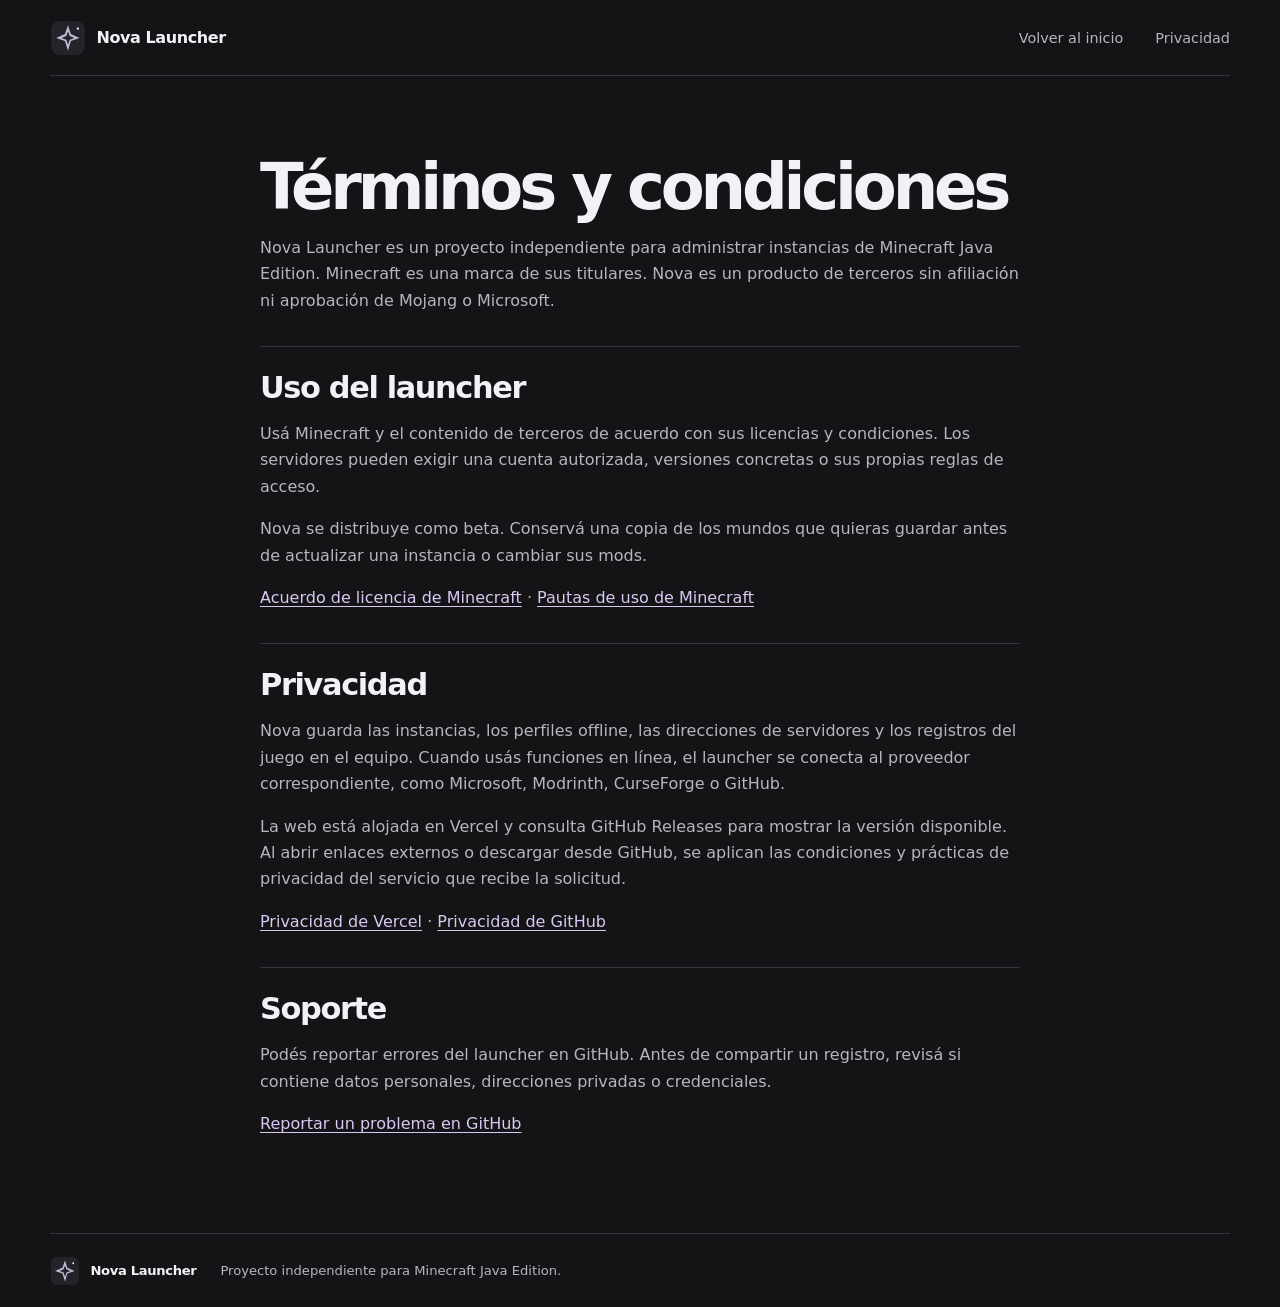
==== docs/terminos.html @ b6126007 "Show Nova 0.9.8 and direct server launch on the website" ====
<!doctype html>
<html lang="es">
<head>
  <meta charset="utf-8">
  <meta name="viewport" content="width=device-width, initial-scale=1">
  <meta name="description" content="Términos de uso, privacidad y soporte de Nova Launcher.">
  <meta name="theme-color" content="#141416">
  <link rel="icon" type="image/svg+xml" href="assets/nova.svg">
  <link rel="stylesheet" href="estilos.css">
  <title>Términos y privacidad · Nova Launcher</title>
</head>
<body>
  <a class="skip" href="#contenido">Ir al contenido</a>
  <header class="bar wrap">
    <a class="brand" href="./"><img src="assets/nova.svg" width="36" height="36" alt=""> Nova Launcher</a>
    <nav aria-label="Navegación"><a href="./">Volver al inicio</a><a href="#privacidad">Privacidad</a></nav>
  </header>
  <main class="wrap legal" id="contenido">
    <h1>Términos y condiciones</h1>
    <p>Nova Launcher es un proyecto independiente para administrar instancias de Minecraft Java Edition. Minecraft es una marca de sus titulares. Nova es un producto de terceros sin afiliación ni aprobación de Mojang o Microsoft.</p>

    <section aria-labelledby="uso">
      <h2 id="uso">Uso del launcher</h2>
      <p>Usá Minecraft y el contenido de terceros de acuerdo con sus licencias y condiciones. Los servidores pueden exigir una cuenta autorizada, versiones concretas o sus propias reglas de acceso.</p>
      <p>Nova se distribuye como beta. Conservá una copia de los mundos que quieras guardar antes de actualizar una instancia o cambiar sus mods.</p>
      <p><a href="https://www.minecraft.net/en-us/eula">Acuerdo de licencia de Minecraft</a> · <a href="https://www.minecraft.net/en-us/usage-guidelines">Pautas de uso de Minecraft</a></p>
    </section>

    <section aria-labelledby="privacidad">
      <h2 id="privacidad">Privacidad</h2>
      <p>Nova guarda las instancias, los perfiles offline, las direcciones de servidores y los registros del juego en el equipo. Cuando usás funciones en línea, el launcher se conecta al proveedor correspondiente, como Microsoft, Modrinth, CurseForge o GitHub.</p>
      <p>La web está alojada en Vercel y consulta GitHub Releases para mostrar la versión disponible. Al abrir enlaces externos o descargar desde GitHub, se aplican las condiciones y prácticas de privacidad del servicio que recibe la solicitud.</p>
      <p><a href="https://vercel.com/legal/privacy-policy">Privacidad de Vercel</a> · <a href="https://docs.github.com/en/site-policy/privacy-policies/github-general-privacy-statement">Privacidad de GitHub</a></p>
    </section>

    <section aria-labelledby="soporte">
      <h2 id="soporte">Soporte</h2>
      <p>Podés reportar errores del launcher en GitHub. Antes de compartir un registro, revisá si contiene datos personales, direcciones privadas o credenciales.</p>
      <p><a href="https://github.com/wegfopjeawfgn/nova-launcher/issues">Reportar un problema en GitHub</a></p>
    </section>
  </main>
  <footer class="wrap footer">
    <a class="brand" href="./"><img src="assets/nova.svg" width="30" height="30" alt=""> Nova Launcher</a>
    <p>Proyecto independiente para Minecraft Java Edition.</p>
  </footer>
</body>
</html>
---- docs/estilos.css ----
:root {
  color-scheme: dark;
  --bg: #141416;
  --surface: #1b1b1f;
  --line: #35343a;
  --text: #f4f1f6;
  --muted: #b8b4c1;
  --accent: #d9c8f2;
  font-family: system-ui, sans-serif;
  background: var(--bg);
  color: var(--text);
}
*, *::before, *::after { box-sizing: border-box; }
body { margin: 0; }
a { color: inherit; text-decoration: none; }
a:focus-visible { outline: 2px solid var(--accent); outline-offset: 4px; }
img { display: block; max-width: 100%; }
.wrap { width: min(100% - 3rem, 1180px); margin-inline: auto; }
.skip { position: absolute; top: 1rem; left: 1rem; padding: .7rem 1rem; background: var(--surface); transform: translateY(-180%); }
.skip:focus { transform: none; z-index: 3; }
.bar { display: flex; align-items: center; justify-content: space-between; min-height: 76px; border-bottom: 1px solid var(--line); gap: 1rem; }
.brand { display: inline-flex; align-items: center; gap: .65rem; font-weight: 720; letter-spacing: -.025em; white-space: nowrap; }
nav { display: flex; gap: clamp(1rem, 3vw, 2rem); font-size: .9rem; }
nav a, .footer > a:last-child { color: var(--muted); }
nav a:hover, .footer a:hover { color: var(--text); }
.hero { display: grid; grid-template-columns: .8fr 1.2fr; align-items: center; gap: clamp(1.5rem, 5vw, 4.75rem); padding-block: clamp(3rem, 8vw, 7rem); }
.version { margin: 0 0 1.2rem; color: var(--accent); font-size: .87rem; font-weight: 650; }
.version span { display: inline-block; width: .43rem; height: .43rem; margin-right: .4rem; border-radius: 50%; background: currentColor; vertical-align: .13em; }
h1, h2, h3 { margin: 0; text-wrap: balance; }
h1 { font-size: clamp(2.8rem, 6vw, 5.4rem); line-height: .98; letter-spacing: -.065em; }
.intro { margin: 1.4rem 0 1.7rem; max-width: 33ch; color: var(--muted); font-size: clamp(1rem, 1.5vw, 1.17rem); line-height: 1.65; }
.actions { display: flex; flex-wrap: wrap; gap: .65rem; }
.actions a { display: inline-flex; align-items: center; justify-content: center; min-height: 48px; gap: .55rem; padding: .7rem 1rem; border-radius: 8px; font-weight: 650; font-size: .9rem; }
.primary { color: #21182b; background: var(--accent); }
.primary:hover { background: #ece2fa; }
.secondary { border: 1px solid var(--line); }
.secondary:hover { background: var(--surface); }
.download-meta { color: var(--muted); font-size: .8rem; margin-top: 1rem; }
.download-meta a { margin-left: .55rem; text-decoration: underline; text-underline-offset: 3px; }
.preview { margin: 0; min-width: 0; }
.preview img { width: 100%; height: auto; border-radius: 12px; border: 1px solid #45404c; box-shadow: 0 20px 55px #0005; }
.preview figcaption { color: var(--muted); margin-top: .75rem; font-size: .8rem; }
.section { padding-block: clamp(2rem, 5vw, 4rem); border-top: 1px solid var(--line); }
h2 { font-size: clamp(1.65rem, 3vw, 2.55rem); line-height: 1.12; letter-spacing: -.045em; }
.feature-grid { display: grid; grid-template-columns: repeat(3, 1fr); gap: 1.5rem; margin-top: 1.75rem; }
article { border-top: 1px solid var(--line); padding: 1.15rem 0 0; }
article h3 { font-size: 1.13rem; margin-top: .7rem; }
article p, .install p, .footer p { color: var(--muted); line-height: 1.65; margin: .55rem 0 0; }
svg { width: 1.35rem; height: 1.35rem; fill: none; stroke: currentColor; stroke-width: 1.65; stroke-linecap: round; stroke-linejoin: round; flex: none; }
article svg { color: var(--accent); }
.install { display: grid; grid-template-columns: .85fr 1.15fr; gap: 1.75rem; }
.terminal { min-width: 0; padding: 1rem; background: var(--surface); border: 1px solid var(--line); border-radius: 10px; }
.terminal > span { color: var(--muted); font-size: .8rem; }
.terminal pre { margin: .75rem 0; overflow: auto; color: var(--accent); font-size: .85rem; }
.terminal p { font-size: .82rem; }
.footer { display: flex; flex-wrap: wrap; align-items: center; gap: .8rem 1.5rem; border-top: 1px solid var(--line); padding-block: 1.35rem; font-size: .82rem; }
.footer p { margin: 0; flex: 1 1 22rem; }
@media (max-width: 850px) {
  .hero { grid-template-columns: 1fr; }
  .preview { max-width: 700px; }
}
@media (max-width: 620px) {
  .wrap { width: calc(100% - 2rem); }
  .bar { flex-wrap: wrap; padding-block: .8rem; gap: .75rem; }
  nav { flex-wrap: wrap; }
  .feature-grid, .install { grid-template-columns: 1fr; }
  .hero { padding-block: 2.75rem; }
}

.terminal > span { display: block; }
.terminal button {
  background: transparent; color: inherit; border: 1px solid var(--line);
  border-radius: 6px; padding: .5rem .7rem; margin-bottom: .75rem;
  font: inherit; font-size: .82rem; cursor: pointer;
}
.terminal button:hover, .terminal button:focus-visible { border-color: var(--accent); }
#copy-status:empty { display: none; }

.platform-note { color: var(--muted); font-size: .83rem; margin: 1.2rem 0 0; }
.platform-note strong { color: var(--text); }
.server-feature { align-items: center; }
.server-copy { max-width: 40ch; }
.release-note { color: var(--accent); font-size: .85rem; font-weight: 650; margin: 0 0 .7rem; }
.server-copy > p:not(.release-note) { color: var(--muted); line-height: 1.65; }
.legal { max-width: 760px; padding-block: clamp(2.5rem, 7vw, 5rem); }
.legal h1 { font-size: clamp(2.35rem, 5vw, 4rem); }
.legal section { margin-top: 2rem; padding-top: 1.5rem; border-top: 1px solid var(--line); }
.legal h2 { font-size: clamp(1.4rem, 3vw, 1.9rem); }
.legal p { color: var(--muted); line-height: 1.65; }
.legal p a { color: var(--accent); text-decoration: underline; text-underline-offset: .2em; }
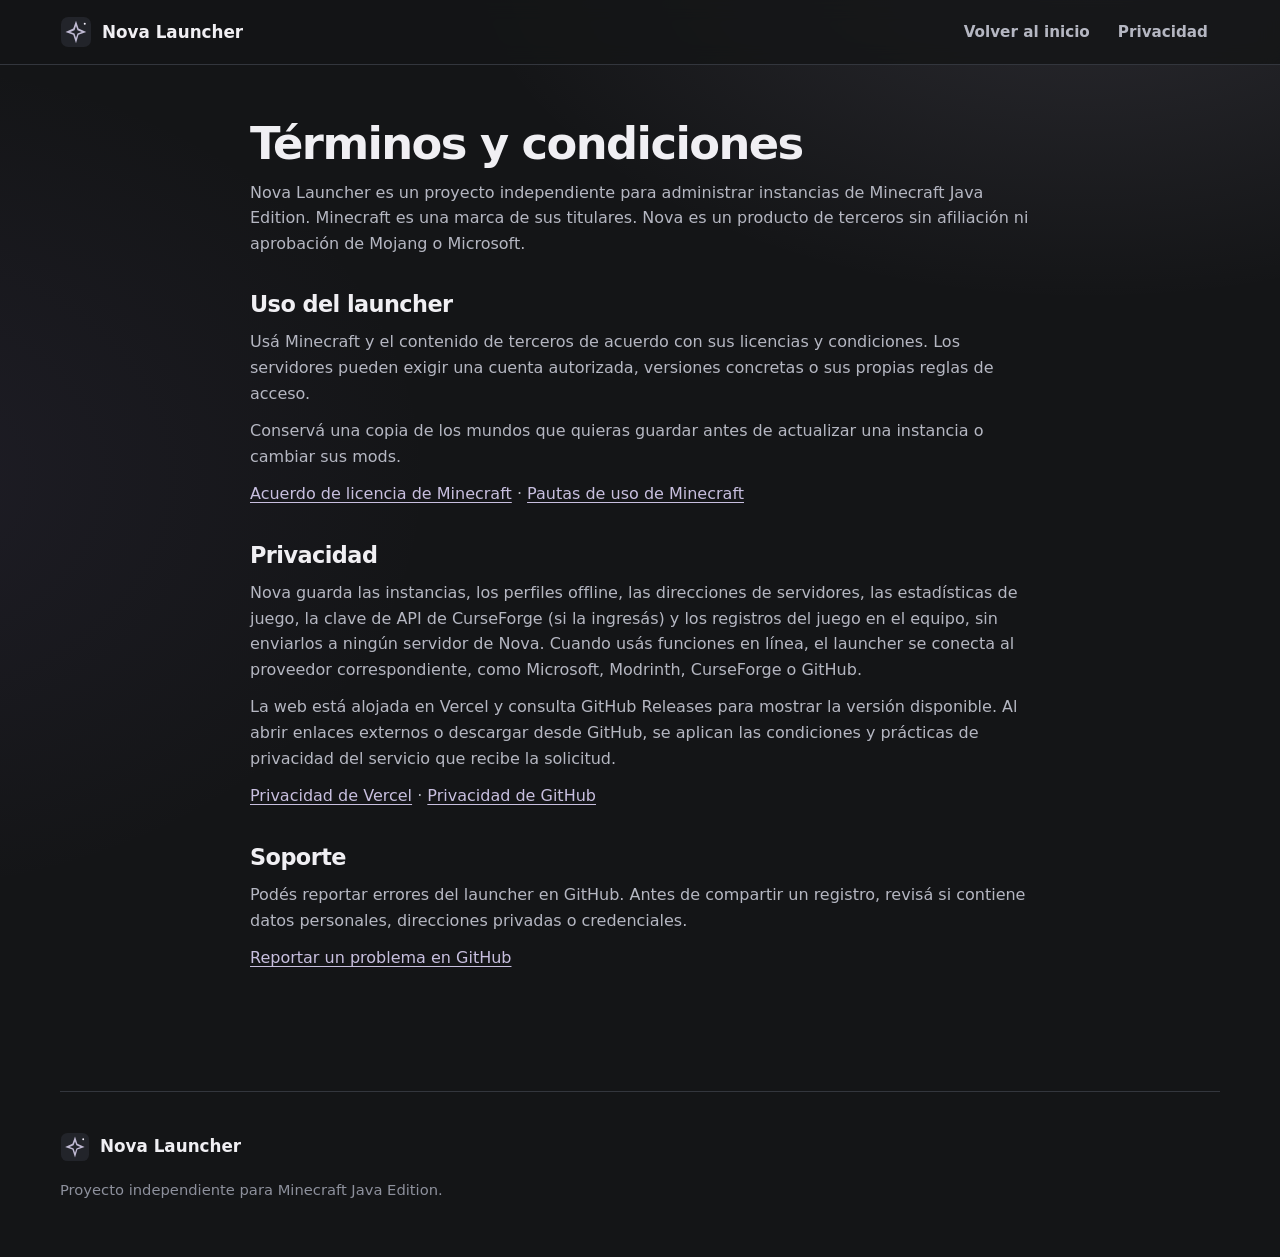
==== commit fc177e39: "Redesign the website with the new Nova look, real screenshots, FAQ and SEO metadata Co-Authored-By: " ====
--- a/docs/terminos.html
+++ b/docs/terminos.html
@@ -11,9 +11,11 @@
 </head>
 <body>
   <a class="skip" href="#contenido">Ir al contenido</a>
-  <header class="bar wrap">
-    <a class="brand" href="./"><img src="assets/nova.svg" width="36" height="36" alt=""> Nova Launcher</a>
-    <nav aria-label="Navegación"><a href="./">Volver al inicio</a><a href="#privacidad">Privacidad</a></nav>
+  <header class="bar">
+    <div class="wrap bar-in">
+      <a class="brand" href="./"><img src="assets/nova.svg" width="32" height="32" alt=""> Nova Launcher</a>
+      <nav aria-label="Navegación"><a href="./">Volver al inicio</a><a href="#privacidad">Privacidad</a></nav>
+    </div>
   </header>
   <main class="wrap legal" id="contenido">
     <h1>Términos y condiciones</h1>
@@ -22,13 +24,13 @@
     <section aria-labelledby="uso">
       <h2 id="uso">Uso del launcher</h2>
       <p>Usá Minecraft y el contenido de terceros de acuerdo con sus licencias y condiciones. Los servidores pueden exigir una cuenta autorizada, versiones concretas o sus propias reglas de acceso.</p>
-      <p>Nova se distribuye como beta. Conservá una copia de los mundos que quieras guardar antes de actualizar una instancia o cambiar sus mods.</p>
+      <p>Conservá una copia de los mundos que quieras guardar antes de actualizar una instancia o cambiar sus mods.</p>
       <p><a href="https://www.minecraft.net/en-us/eula">Acuerdo de licencia de Minecraft</a> · <a href="https://www.minecraft.net/en-us/usage-guidelines">Pautas de uso de Minecraft</a></p>
     </section>
 
     <section aria-labelledby="privacidad">
       <h2 id="privacidad">Privacidad</h2>
-      <p>Nova guarda las instancias, los perfiles offline, las direcciones de servidores y los registros del juego en el equipo. Cuando usás funciones en línea, el launcher se conecta al proveedor correspondiente, como Microsoft, Modrinth, CurseForge o GitHub.</p>
+      <p>Nova guarda las instancias, los perfiles offline, las direcciones de servidores, las estadísticas de juego, la clave de API de CurseForge (si la ingresás) y los registros del juego en el equipo, sin enviarlos a ningún servidor de Nova. Cuando usás funciones en línea, el launcher se conecta al proveedor correspondiente, como Microsoft, Modrinth, CurseForge o GitHub.</p>
       <p>La web está alojada en Vercel y consulta GitHub Releases para mostrar la versión disponible. Al abrir enlaces externos o descargar desde GitHub, se aplican las condiciones y prácticas de privacidad del servicio que recibe la solicitud.</p>
       <p><a href="https://vercel.com/legal/privacy-policy">Privacidad de Vercel</a> · <a href="https://docs.github.com/en/site-policy/privacy-policies/github-general-privacy-statement">Privacidad de GitHub</a></p>
     </section>
--- a/docs/estilos.css
+++ b/docs/estilos.css
@@ -1,90 +1,155 @@
+/* Nova Launcher · sitio. Misma paleta que la aplicación: grafito con acento lavanda. */
 :root {
-  color-scheme: dark;
-  --bg: #141416;
-  --surface: #1b1b1f;
-  --line: #35343a;
-  --text: #f4f1f6;
-  --muted: #b8b4c1;
-  --accent: #d9c8f2;
-  font-family: system-ui, sans-serif;
-  background: var(--bg);
-  color: var(--text);
+  --canvas: #141517; --surface: #1c1e22; --raised: #222429; --control: #25272c;
+  --border: #33363d; --border2: #454851; --text: #f0eff3; --muted: #b5b7c2; --dim: #8d909c;
+  --accent: #c8bfdf; --accent-hover: #d9d2ea; --accent-dim: #2e2a39; --accent-line: #51485f;
+  --ease: cubic-bezier(0.23, 1, 0.32, 1);
+  --radius: 14px;
 }
-*, *::before, *::after { box-sizing: border-box; }
-body { margin: 0; }
-a { color: inherit; text-decoration: none; }
-a:focus-visible { outline: 2px solid var(--accent); outline-offset: 4px; }
-img { display: block; max-width: 100%; }
-.wrap { width: min(100% - 3rem, 1180px); margin-inline: auto; }
-.skip { position: absolute; top: 1rem; left: 1rem; padding: .7rem 1rem; background: var(--surface); transform: translateY(-180%); }
-.skip:focus { transform: none; z-index: 3; }
-.bar { display: flex; align-items: center; justify-content: space-between; min-height: 76px; border-bottom: 1px solid var(--line); gap: 1rem; }
-.brand { display: inline-flex; align-items: center; gap: .65rem; font-weight: 720; letter-spacing: -.025em; white-space: nowrap; }
-nav { display: flex; gap: clamp(1rem, 3vw, 2rem); font-size: .9rem; }
-nav a, .footer > a:last-child { color: var(--muted); }
-nav a:hover, .footer a:hover { color: var(--text); }
-.hero { display: grid; grid-template-columns: .8fr 1.2fr; align-items: center; gap: clamp(1.5rem, 5vw, 4.75rem); padding-block: clamp(3rem, 8vw, 7rem); }
-.version { margin: 0 0 1.2rem; color: var(--accent); font-size: .87rem; font-weight: 650; }
-.version span { display: inline-block; width: .43rem; height: .43rem; margin-right: .4rem; border-radius: 50%; background: currentColor; vertical-align: .13em; }
-h1, h2, h3 { margin: 0; text-wrap: balance; }
-h1 { font-size: clamp(2.8rem, 6vw, 5.4rem); line-height: .98; letter-spacing: -.065em; }
-.intro { margin: 1.4rem 0 1.7rem; max-width: 33ch; color: var(--muted); font-size: clamp(1rem, 1.5vw, 1.17rem); line-height: 1.65; }
-.actions { display: flex; flex-wrap: wrap; gap: .65rem; }
-.actions a { display: inline-flex; align-items: center; justify-content: center; min-height: 48px; gap: .55rem; padding: .7rem 1rem; border-radius: 8px; font-weight: 650; font-size: .9rem; }
-.primary { color: #21182b; background: var(--accent); }
-.primary:hover { background: #ece2fa; }
-.secondary { border: 1px solid var(--line); }
-.secondary:hover { background: var(--surface); }
-.download-meta { color: var(--muted); font-size: .8rem; margin-top: 1rem; }
-.download-meta a { margin-left: .55rem; text-decoration: underline; text-underline-offset: 3px; }
-.preview { margin: 0; min-width: 0; }
-.preview img { width: 100%; height: auto; border-radius: 12px; border: 1px solid #45404c; box-shadow: 0 20px 55px #0005; }
-.preview figcaption { color: var(--muted); margin-top: .75rem; font-size: .8rem; }
-.section { padding-block: clamp(2rem, 5vw, 4rem); border-top: 1px solid var(--line); }
-h2 { font-size: clamp(1.65rem, 3vw, 2.55rem); line-height: 1.12; letter-spacing: -.045em; }
-.feature-grid { display: grid; grid-template-columns: repeat(3, 1fr); gap: 1.5rem; margin-top: 1.75rem; }
-article { border-top: 1px solid var(--line); padding: 1.15rem 0 0; }
-article h3 { font-size: 1.13rem; margin-top: .7rem; }
-article p, .install p, .footer p { color: var(--muted); line-height: 1.65; margin: .55rem 0 0; }
-svg { width: 1.35rem; height: 1.35rem; fill: none; stroke: currentColor; stroke-width: 1.65; stroke-linecap: round; stroke-linejoin: round; flex: none; }
-article svg { color: var(--accent); }
-.install { display: grid; grid-template-columns: .85fr 1.15fr; gap: 1.75rem; }
-.terminal { min-width: 0; padding: 1rem; background: var(--surface); border: 1px solid var(--line); border-radius: 10px; }
-.terminal > span { color: var(--muted); font-size: .8rem; }
-.terminal pre { margin: .75rem 0; overflow: auto; color: var(--accent); font-size: .85rem; }
-.terminal p { font-size: .82rem; }
-.footer { display: flex; flex-wrap: wrap; align-items: center; gap: .8rem 1.5rem; border-top: 1px solid var(--line); padding-block: 1.35rem; font-size: .82rem; }
-.footer p { margin: 0; flex: 1 1 22rem; }
-@media (max-width: 850px) {
-  .hero { grid-template-columns: 1fr; }
-  .preview { max-width: 700px; }
+* { box-sizing: border-box; margin: 0; padding: 0; }
+html { scroll-behavior: smooth; scroll-padding-top: 84px; }
+body {
+  background: var(--canvas); color: var(--text); line-height: 1.6;
+  font-family: "Inter", "Noto Sans", "Cantarell", system-ui, -apple-system, "Segoe UI", sans-serif;
+  background-image: radial-gradient(900px 520px at 85% -5%, rgba(200, 191, 223, 0.13), transparent 70%),
+                    radial-gradient(800px 600px at -10% 38%, rgba(120, 100, 170, 0.1), transparent 70%);
+  background-repeat: no-repeat;
+}
+img { max-width: 100%; height: auto; display: block; }
+a { color: var(--accent); text-underline-offset: 3px; }
+a:hover { color: var(--accent-hover); }
+:focus-visible { outline: 2px solid var(--accent); outline-offset: 3px; border-radius: 6px; }
+code { font-family: ui-monospace, "SFMono-Regular", Menlo, Consolas, monospace; font-size: 0.92em; color: var(--accent-hover); }
+.wrap { width: min(1160px, 100% - 40px); margin-inline: auto; }
+.skip { position: absolute; left: -999px; top: 8px; background: var(--accent); color: #1d1b26; padding: 8px 14px; border-radius: 8px; z-index: 20; }
+.skip:focus { left: 12px; }
+
+/* Barra */
+.bar { position: sticky; top: 0; z-index: 10; background: rgba(20, 21, 23, 0.82); backdrop-filter: blur(10px);
+       border-bottom: 1px solid var(--border); }
+.bar-in { display: flex; align-items: center; justify-content: space-between; gap: 16px; min-height: 64px; }
+.brand { display: inline-flex; align-items: center; gap: 10px; font-weight: 750; font-size: 1.05rem; color: var(--text); text-decoration: none; }
+.bar nav { display: flex; align-items: center; gap: 4px; flex-wrap: wrap; }
+.bar nav a { color: var(--muted); text-decoration: none; padding: 8px 12px; border-radius: 9px; font-weight: 600; font-size: 0.95rem;
+             transition: background-color 140ms ease-out, color 140ms ease-out; }
+.bar nav a:hover { background: var(--control); color: var(--text); }
+.bar nav a.nav-cta { border: 1px solid var(--border2); color: var(--text); margin-left: 6px; }
+
+/* Portada */
+.hero { display: grid; grid-template-columns: minmax(0, 0.9fr) minmax(0, 1.1fr); gap: 56px; align-items: center; padding: 76px 0 44px; }
+.badge { display: inline-flex; align-items: center; gap: 9px; padding: 5px 14px; border-radius: 999px; background: var(--accent-dim);
+         border: 1px solid var(--accent-line); color: var(--accent-hover); font-size: 0.88rem; font-weight: 600; }
+.badge span { width: 8px; height: 8px; border-radius: 50%; background: #a9d8b8; box-shadow: 0 0 0 4px rgba(169, 216, 184, 0.18); }
+h1 { margin-top: 22px; font-size: clamp(2.5rem, 5.4vw, 4.2rem); line-height: 1.04; letter-spacing: -0.035em; font-weight: 850; }
+h1 em { font-style: normal; color: var(--accent); }
+.intro { margin-top: 22px; color: var(--muted); font-size: 1.12rem; max-width: 34em; }
+.actions { margin-top: 30px; display: flex; flex-wrap: wrap; gap: 12px; align-items: center; }
+.windows-download[hidden] { display: none; }
+.btn { display: inline-flex; align-items: center; gap: 10px; padding: 13px 22px; border-radius: 12px; font-weight: 700; text-decoration: none;
+       color: var(--text); background: var(--control); border: 1px solid var(--border2);
+       transition: transform 160ms var(--ease), background-color 140ms ease-out, border-color 140ms ease-out, box-shadow 160ms ease-out; }
+.btn svg { width: 19px; height: 19px; stroke: currentColor; fill: none; stroke-width: 2; stroke-linecap: round; stroke-linejoin: round; }
+.btn:hover { background: #2e3138; color: var(--text); }
+.btn:active { transform: scale(0.97); }
+.btn.primary { background: linear-gradient(180deg, #d8d0ea, var(--accent)); color: #1d1b26; border-color: #b9aed3;
+               box-shadow: 0 10px 30px rgba(200, 191, 223, 0.22); }
+.btn.primary:hover { background: linear-gradient(180deg, #e4def2, var(--accent-hover)); color: #1d1b26; }
+.download-meta { margin-top: 16px; font-size: 0.9rem; color: var(--dim); }
+.download-meta a[hidden] { display: none; }
+
+/* Capturas */
+.shot { border: 1px solid var(--border2); border-radius: 18px; overflow: hidden; background: var(--surface);
+        box-shadow: 0 30px 80px rgba(0, 0, 0, 0.5), 0 0 0 1px rgba(200, 191, 223, 0.06); }
+.shot img { width: 100%; }
+.shot figcaption { padding: 10px 16px; font-size: 0.85rem; color: var(--dim); border-top: 1px solid var(--border); background: var(--surface); }
+.hero-shot { box-shadow: 0 40px 110px rgba(0, 0, 0, 0.55), 0 0 120px rgba(200, 191, 223, 0.12); }
+
+/* Resumen */
+.strip ul { list-style: none; display: grid; grid-template-columns: repeat(3, 1fr); gap: 0; border: 1px solid var(--border); border-radius: var(--radius);
+            background: var(--surface); overflow: hidden; }
+.strip li { padding: 20px 24px; display: flex; flex-direction: column; gap: 2px; }
+.strip li + li { border-left: 1px solid var(--border); }
+.strip b { font-size: 1rem; }
+.strip span { color: var(--muted); font-size: 0.92rem; }
+
+/* Secciones */
+.section { padding: 88px 0 12px; }
+.eyebrow { font-size: 0.8rem; letter-spacing: 0.14em; text-transform: uppercase; font-weight: 800; color: var(--accent); }
+h2 { margin-top: 8px; font-size: clamp(1.8rem, 3.4vw, 2.6rem); line-height: 1.12; letter-spacing: -0.025em; font-weight: 800; max-width: 22em; }
+h3 { font-size: 1.15rem; font-weight: 750; letter-spacing: -0.01em; }
+.feature-grid { margin-top: 36px; display: grid; grid-template-columns: repeat(3, 1fr); gap: 16px; }
+.feature-grid article { background: var(--surface); border: 1px solid var(--border); border-radius: var(--radius); padding: 24px;
+                        transition: border-color 180ms ease-out, transform 220ms var(--ease), background-color 180ms ease-out; }
+.feature-grid article:hover { border-color: var(--accent-line); background: var(--raised); transform: translateY(-2px); }
+.feature-grid svg { width: 28px; height: 28px; stroke: var(--accent); fill: none; stroke-width: 1.7; stroke-linecap: round; stroke-linejoin: round; margin-bottom: 14px; }
+.feature-grid p { margin-top: 8px; color: var(--muted); font-size: 0.96rem; }
+
+.showcase { margin-top: 40px; display: grid; gap: 64px; }
+.row { display: grid; grid-template-columns: minmax(0, 0.8fr) minmax(0, 1.2fr); gap: 48px; align-items: center; }
+.row.flip { grid-template-columns: minmax(0, 1.2fr) minmax(0, 0.8fr); }
+.row.flip .copy { order: 2; }
+.copy p { margin-top: 12px; color: var(--muted); }
+.copy strong { color: var(--text); }
+
+/* Instalación */
+.install { display: grid; grid-template-columns: minmax(0, 1fr) minmax(0, 1fr); gap: 40px; align-items: start; }
+.install h3 { margin-top: 24px; }
+.install p { margin-top: 8px; color: var(--muted); }
+.terminal { background: #0f1012; border: 1px solid var(--border2); border-radius: var(--radius); padding: 22px; display: grid; gap: 8px; }
+.terminal > span { font-size: 0.82rem; color: var(--dim); font-weight: 600; }
+.terminal pre { overflow-x: auto; padding: 12px 14px; background: var(--surface); border: 1px solid var(--border); border-radius: 10px; }
+.terminal pre code { color: #dadbe0; white-space: pre; }
+.terminal button { justify-self: start; margin-bottom: 8px; background: var(--control); color: var(--text); border: 1px solid var(--border2);
+                   border-radius: 9px; padding: 8px 14px; font: inherit; font-weight: 600; cursor: pointer; transition: background-color 140ms ease-out, transform 160ms var(--ease); }
+.terminal button:hover { background: #2e3138; }
+.terminal button:active { transform: scale(0.97); }
+.terminal button[hidden] { display: none; }
+.terminal p { font-size: 0.88rem; color: var(--dim); }
+#copy-status:empty { display: none; }
+
+/* Preguntas */
+.faq { max-width: 820px; }
+.faq details { margin-top: 12px; background: var(--surface); border: 1px solid var(--border); border-radius: 12px; padding: 0 20px; }
+.faq details[open] { border-color: var(--accent-line); }
+.faq summary { cursor: pointer; padding: 16px 0; font-weight: 700; list-style: none; display: flex; justify-content: space-between; gap: 16px; }
+.faq summary::-webkit-details-marker { display: none; }
+.faq summary::after { content: "+"; color: var(--accent); font-size: 1.3rem; line-height: 1; }
+.faq details[open] summary::after { content: "–"; }
+.faq details p { padding-bottom: 18px; color: var(--muted); }
+
+/* Pie */
+.footer { margin-top: 96px; padding: 40px 0 56px; border-top: 1px solid var(--border); display: grid; gap: 16px; color: var(--dim); font-size: 0.92rem; }
+.footer nav { display: flex; flex-wrap: wrap; gap: 8px 22px; }
+.footer nav a { color: var(--muted); text-decoration: none; }
+.footer nav a:hover { color: var(--text); text-decoration: underline; }
+
+/* Términos y privacidad */
+.legal { max-width: 780px; padding: 56px 0 24px; }
+.legal h1 { font-size: clamp(2rem, 4vw, 2.8rem); margin-top: 0; }
+.legal h2 { margin-top: 36px; font-size: 1.4rem; }
+.legal p { margin-top: 12px; color: var(--muted); }
+.legal ul { margin: 12px 0 0 22px; color: var(--muted); }
+
+/* Entrada al desplazarse: solo opacidad y posición; sin movimiento si se pide menos animación */
+.reveal { opacity: 0; transform: translateY(14px); transition: opacity 420ms var(--ease), transform 420ms var(--ease); }
+.reveal.visible { opacity: 1; transform: none; }
+.no-js .reveal { opacity: 1; transform: none; }
+
+@media (max-width: 920px) {
+  .hero, .row, .row.flip, .install { grid-template-columns: 1fr; }
+  .hero { padding-top: 48px; gap: 36px; }
+  .row.flip .copy { order: 0; }
+  .feature-grid { grid-template-columns: 1fr 1fr; }
+  .strip ul { grid-template-columns: 1fr; }
+  .strip li + li { border-left: 0; border-top: 1px solid var(--border); }
 }
 @media (max-width: 620px) {
-  .wrap { width: calc(100% - 2rem); }
-  .bar { flex-wrap: wrap; padding-block: .8rem; gap: .75rem; }
-  nav { flex-wrap: wrap; }
-  .feature-grid, .install { grid-template-columns: 1fr; }
-  .hero { padding-block: 2.75rem; }
+  .feature-grid { grid-template-columns: 1fr; }
+  .bar nav a:not(.nav-cta) { display: none; }
+  .section { padding-top: 64px; }
 }
-
-.terminal > span { display: block; }
-.terminal button {
-  background: transparent; color: inherit; border: 1px solid var(--line);
-  border-radius: 6px; padding: .5rem .7rem; margin-bottom: .75rem;
-  font: inherit; font-size: .82rem; cursor: pointer;
+@media (prefers-reduced-motion: reduce) {
+  html { scroll-behavior: auto; }
+  .reveal { opacity: 1; transform: none; transition: none; }
+  .btn, .feature-grid article, .terminal button { transition: none; }
 }
-.terminal button:hover, .terminal button:focus-visible { border-color: var(--accent); }
-#copy-status:empty { display: none; }
-
-.platform-note { color: var(--muted); font-size: .83rem; margin: 1.2rem 0 0; }
-.platform-note strong { color: var(--text); }
-.server-feature { align-items: center; }
-.server-copy { max-width: 40ch; }
-.release-note { color: var(--accent); font-size: .85rem; font-weight: 650; margin: 0 0 .7rem; }
-.server-copy > p:not(.release-note) { color: var(--muted); line-height: 1.65; }
-.legal { max-width: 760px; padding-block: clamp(2.5rem, 7vw, 5rem); }
-.legal h1 { font-size: clamp(2.35rem, 5vw, 4rem); }
-.legal section { margin-top: 2rem; padding-top: 1.5rem; border-top: 1px solid var(--line); }
-.legal h2 { font-size: clamp(1.4rem, 3vw, 1.9rem); }
-.legal p { color: var(--muted); line-height: 1.65; }
-.legal p a { color: var(--accent); text-decoration: underline; text-underline-offset: .2em; }
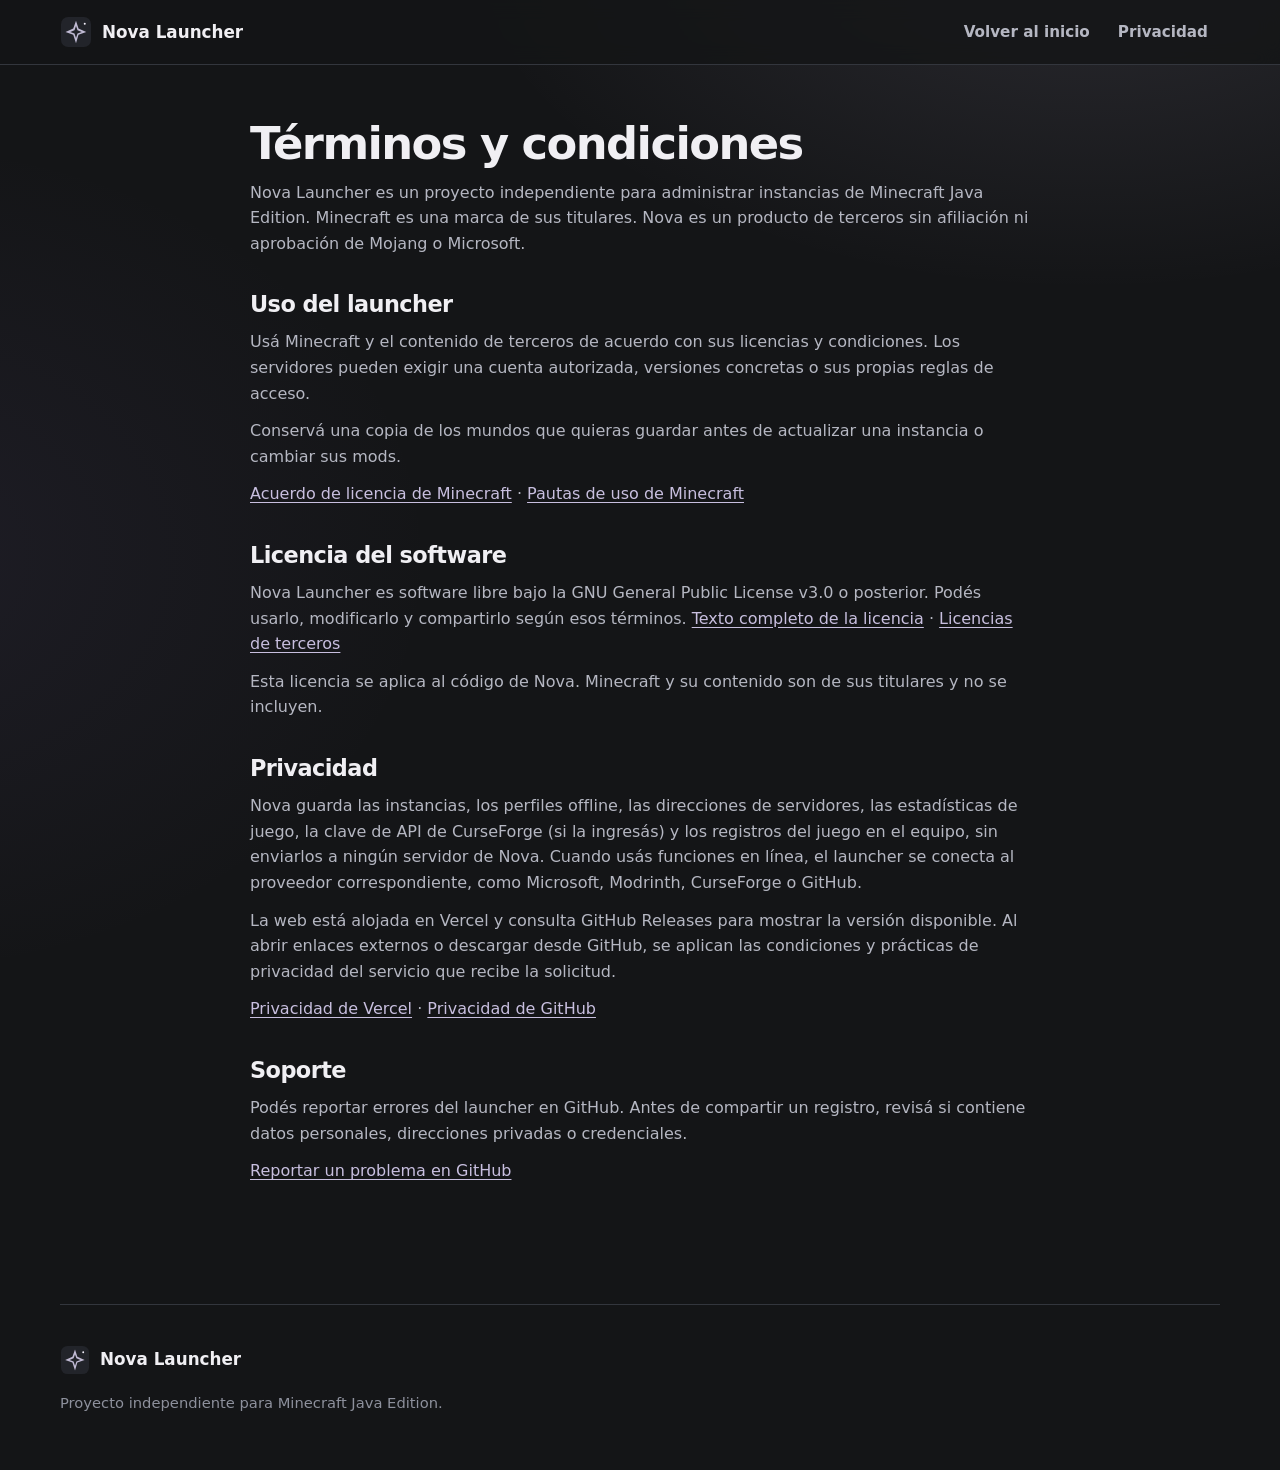
==== commit 7b330101: "License Nova Launcher under GPL-3.0-or-later and document Windows verification; release 1.5.3 Co-Aut" ====
--- a/docs/terminos.html
+++ b/docs/terminos.html
@@ -28,6 +28,12 @@
       <p><a href="https://www.minecraft.net/en-us/eula">Acuerdo de licencia de Minecraft</a> · <a href="https://www.minecraft.net/en-us/usage-guidelines">Pautas de uso de Minecraft</a></p>
     </section>
 
+    <section aria-labelledby="licencia">
+      <h2 id="licencia">Licencia del software</h2>
+      <p>Nova Launcher es software libre bajo la GNU General Public License v3.0 o posterior. Podés usarlo, modificarlo y compartirlo según esos términos. <a href="https://github.com/wegfopjeawfgn/nova-launcher/blob/main/LICENSE">Texto completo de la licencia</a> · <a href="https://github.com/wegfopjeawfgn/nova-launcher/blob/main/THIRD_PARTY_LICENSES.md">Licencias de terceros</a></p>
+      <p>Esta licencia se aplica al código de Nova. Minecraft y su contenido son de sus titulares y no se incluyen.</p>
+    </section>
+
     <section aria-labelledby="privacidad">
       <h2 id="privacidad">Privacidad</h2>
       <p>Nova guarda las instancias, los perfiles offline, las direcciones de servidores, las estadísticas de juego, la clave de API de CurseForge (si la ingresás) y los registros del juego en el equipo, sin enviarlos a ningún servidor de Nova. Cuando usás funciones en línea, el launcher se conecta al proveedor correspondiente, como Microsoft, Modrinth, CurseForge o GitHub.</p>
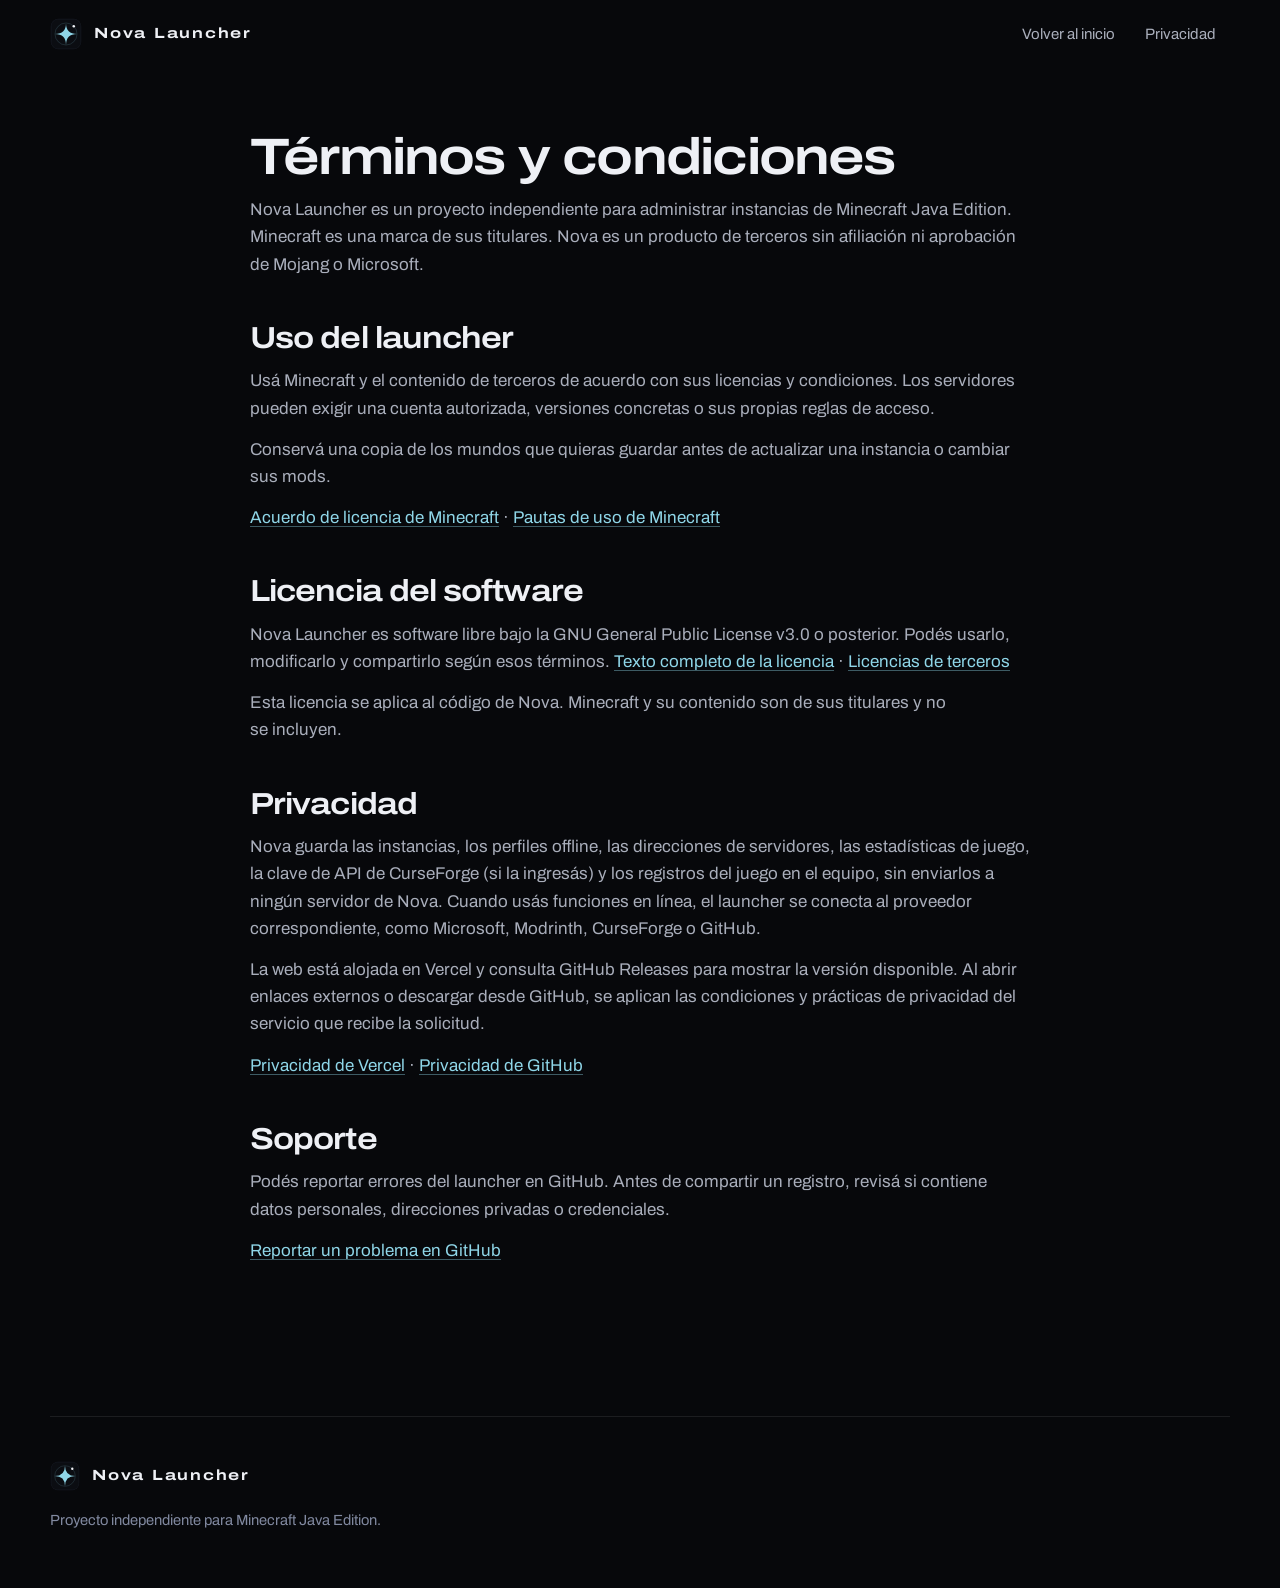
==== commit 246a5905: "Redesign Nova Launcher and add importing files from this computer - New identity aligned with Nova S" ====
--- a/docs/terminos.html
+++ b/docs/terminos.html
@@ -4,7 +4,11 @@
   <meta charset="utf-8">
   <meta name="viewport" content="width=device-width, initial-scale=1">
   <meta name="description" content="Términos de uso, privacidad y soporte de Nova Launcher.">
-  <meta name="theme-color" content="#141416">
+  <meta name="theme-color" content="#07080b">
+  <meta name="color-scheme" content="dark">
+  <link rel="preconnect" href="https://fonts.googleapis.com">
+  <link rel="preconnect" href="https://fonts.gstatic.com" crossorigin>
+  <link rel="stylesheet" href="https://fonts.googleapis.com/css2?family=Archivo:wdth,wght@62..125,300..800&family=Martian+Mono:wdth,wght@87.5,400;87.5,500&display=swap">
   <link rel="icon" type="image/svg+xml" href="assets/nova.svg">
   <link rel="stylesheet" href="estilos.css">
   <title>Términos y privacidad · Nova Launcher</title>
--- a/docs/estilos.css
+++ b/docs/estilos.css
@@ -1,155 +1,194 @@
-/* Nova Launcher · sitio. Misma paleta que la aplicación: grafito con acento lavanda. */
+/* Nova Launcher · sitio. Mismo cielo nocturno que Nova Studios, con el acento cian propio del launcher. */
 :root {
-  --canvas: #141517; --surface: #1c1e22; --raised: #222429; --control: #25272c;
-  --border: #33363d; --border2: #454851; --text: #f0eff3; --muted: #b5b7c2; --dim: #8d909c;
-  --accent: #c8bfdf; --accent-hover: #d9d2ea; --accent-dim: #2e2a39; --accent-line: #51485f;
+  --bg: #07080b; --bg2: #0b0d12; --bg3: #10131a; --raised: #151a23;
+  --ink: #eef0f5; --ink2: #a9aebb; --ink3: #8189a0;
+  --line: rgba(238, 240, 245, 0.09); --line2: rgba(238, 240, 245, 0.16);
+  --accent: #8fd6e8; --accent-hover: #b4e7f3; --accent-ink: #06161b; --accent-dim: rgba(143, 214, 232, 0.1);
   --ease: cubic-bezier(0.23, 1, 0.32, 1);
   --radius: 14px;
+  --font: "Archivo", ui-sans-serif, system-ui, -apple-system, "Segoe UI", sans-serif;
+  --mono: "Martian Mono", ui-monospace, "SFMono-Regular", Menlo, Consolas, monospace;
 }
 * { box-sizing: border-box; margin: 0; padding: 0; }
-html { scroll-behavior: smooth; scroll-padding-top: 84px; }
+html { scroll-behavior: smooth; scroll-padding-top: 84px; -webkit-text-size-adjust: 100%; scrollbar-color: #2a2e38 var(--bg); }
 body {
-  background: var(--canvas); color: var(--text); line-height: 1.6;
-  font-family: "Inter", "Noto Sans", "Cantarell", system-ui, -apple-system, "Segoe UI", sans-serif;
-  background-image: radial-gradient(900px 520px at 85% -5%, rgba(200, 191, 223, 0.13), transparent 70%),
-                    radial-gradient(800px 600px at -10% 38%, rgba(120, 100, 170, 0.1), transparent 70%);
-  background-repeat: no-repeat;
+  background: var(--bg); color: var(--ink); line-height: 1.6; font-family: var(--font); font-size: 1.0625rem;
+  -webkit-font-smoothing: antialiased; text-rendering: optimizeLegibility; caret-color: var(--accent);
 }
-img { max-width: 100%; height: auto; display: block; }
-a { color: var(--accent); text-underline-offset: 3px; }
+::selection { background: var(--accent); color: var(--accent-ink); }
+img, svg, canvas { display: block; max-width: 100%; height: auto; }
+a { color: var(--accent); text-underline-offset: 3px; text-decoration-color: rgba(143, 214, 232, 0.4); }
 a:hover { color: var(--accent-hover); }
 :focus-visible { outline: 2px solid var(--accent); outline-offset: 3px; border-radius: 6px; }
-code { font-family: ui-monospace, "SFMono-Regular", Menlo, Consolas, monospace; font-size: 0.92em; color: var(--accent-hover); }
-.wrap { width: min(1160px, 100% - 40px); margin-inline: auto; }
-.skip { position: absolute; left: -999px; top: 8px; background: var(--accent); color: #1d1b26; padding: 8px 14px; border-radius: 8px; z-index: 20; }
+code, kbd { font-family: var(--mono); font-size: 0.82em; color: var(--ink); }
+kbd { padding: 2px 7px; border-radius: 6px; background: var(--raised); box-shadow: inset 0 0 0 1px var(--line2); }
+.wrap { width: min(1180px, 100% - 40px); margin-inline: auto; }
+.skip { position: absolute; left: -999px; top: 8px; background: var(--accent); color: var(--accent-ink); padding: 8px 14px; border-radius: 8px; z-index: 30; font-weight: 600; }
 .skip:focus { left: 12px; }
+.skip:hover { color: var(--accent-ink); }
 
 /* Barra */
-.bar { position: sticky; top: 0; z-index: 10; background: rgba(20, 21, 23, 0.82); backdrop-filter: blur(10px);
-       border-bottom: 1px solid var(--border); }
-.bar-in { display: flex; align-items: center; justify-content: space-between; gap: 16px; min-height: 64px; }
-.brand { display: inline-flex; align-items: center; gap: 10px; font-weight: 750; font-size: 1.05rem; color: var(--text); text-decoration: none; }
-.bar nav { display: flex; align-items: center; gap: 4px; flex-wrap: wrap; }
-.bar nav a { color: var(--muted); text-decoration: none; padding: 8px 12px; border-radius: 9px; font-weight: 600; font-size: 0.95rem;
-             transition: background-color 140ms ease-out, color 140ms ease-out; }
-.bar nav a:hover { background: var(--control); color: var(--text); }
-.bar nav a.nav-cta { border: 1px solid var(--border2); color: var(--text); margin-left: 6px; }
+.bar { position: sticky; top: 0; z-index: 20; transition: background-color 300ms ease, box-shadow 300ms ease; }
+.bar.is-scrolled { background: rgba(7, 8, 11, 0.74); -webkit-backdrop-filter: blur(16px) saturate(140%); backdrop-filter: blur(16px) saturate(140%); box-shadow: 0 1px 0 var(--line); }
+.bar-in { display: flex; align-items: center; justify-content: space-between; gap: 16px; min-height: 68px; }
+.brand { display: inline-flex; align-items: center; gap: 12px; color: var(--ink); text-decoration: none; font-weight: 700; font-size: 0.92rem; letter-spacing: 0.12em; font-variation-settings: "wdth" 125; text-transform: none; }
+.brand img { border-radius: 9px; }
+.bar nav { display: flex; align-items: center; gap: 2px; }
+.bar nav a { color: var(--ink2); text-decoration: none; padding: 0 14px; min-height: 44px; display: inline-flex; align-items: center; border-radius: 999px; font-size: 0.94rem; transition: color 200ms ease; }
+.bar nav a:hover { color: var(--ink); }
+.bar nav a.nav-cta { margin-left: 8px; color: var(--ink); box-shadow: inset 0 0 0 1px var(--line2); transition: box-shadow 200ms ease, background-color 200ms ease; }
+.bar nav a.nav-cta:hover { box-shadow: inset 0 0 0 1px rgba(238, 240, 245, 0.34); background: rgba(238, 240, 245, 0.04); }
 
 /* Portada */
-.hero { display: grid; grid-template-columns: minmax(0, 0.9fr) minmax(0, 1.1fr); gap: 56px; align-items: center; padding: 76px 0 44px; }
-.badge { display: inline-flex; align-items: center; gap: 9px; padding: 5px 14px; border-radius: 999px; background: var(--accent-dim);
-         border: 1px solid var(--accent-line); color: var(--accent-hover); font-size: 0.88rem; font-weight: 600; }
-.badge span { width: 8px; height: 8px; border-radius: 50%; background: #a9d8b8; box-shadow: 0 0 0 4px rgba(169, 216, 184, 0.18); }
-h1 { margin-top: 22px; font-size: clamp(2.5rem, 5.4vw, 4.2rem); line-height: 1.04; letter-spacing: -0.035em; font-weight: 850; }
+.hero { position: relative; isolation: isolate; overflow: hidden; padding: 28px 0 120px;
+        background: radial-gradient(60% 55% at 78% 30%, rgba(143, 214, 232, 0.07), transparent 70%), radial-gradient(80% 60% at 40% 120%, rgba(110, 120, 170, 0.1), transparent 70%), var(--bg); }
+.sky { position: absolute; inset: 0; width: 100%; height: 100%; z-index: -1; }
+.curve { position: absolute; left: 0; right: 0; bottom: 0; width: 100%; height: 110px; z-index: -1; overflow: visible; }
+.curve path { fill: none; stroke: var(--accent); stroke-width: 1.6; vector-effect: non-scaling-stroke; stroke-linejoin: round; opacity: 0.8; }
+.hero-grid { display: grid; grid-template-columns: minmax(0, 0.86fr) minmax(0, 1.14fr); gap: clamp(32px, 5vw, 72px); align-items: center; padding-top: 44px; }
+.badge { display: inline-flex; align-items: center; gap: 10px; min-height: 32px; padding: 0 14px; border-radius: 999px; box-shadow: inset 0 0 0 1px var(--line2); color: var(--ink2); font-size: 0.82rem; }
+.badge span { width: 8px; height: 8px; border-radius: 50%; background: var(--accent); }
+.badge b { font-family: var(--mono); font-weight: 500; font-size: 0.78rem; color: var(--ink); }
+h1 { margin-top: 24px; font-size: clamp(2.6rem, 5.6vw, 4.5rem); line-height: 0.98; letter-spacing: -0.035em; font-weight: 650; font-variation-settings: "wdth" 120; }
 h1 em { font-style: normal; color: var(--accent); }
-.intro { margin-top: 22px; color: var(--muted); font-size: 1.12rem; max-width: 34em; }
-.actions { margin-top: 30px; display: flex; flex-wrap: wrap; gap: 12px; align-items: center; }
+.intro { margin-top: 26px; color: var(--ink2); font-size: clamp(1.0625rem, 1.5vw, 1.2rem); max-width: 31em; text-wrap: pretty; }
+.actions { margin-top: 34px; display: flex; flex-wrap: wrap; gap: 12px; align-items: center; }
 .windows-download[hidden] { display: none; }
-.btn { display: inline-flex; align-items: center; gap: 10px; padding: 13px 22px; border-radius: 12px; font-weight: 700; text-decoration: none;
-       color: var(--text); background: var(--control); border: 1px solid var(--border2);
-       transition: transform 160ms var(--ease), background-color 140ms ease-out, border-color 140ms ease-out, box-shadow 160ms ease-out; }
-.btn svg { width: 19px; height: 19px; stroke: currentColor; fill: none; stroke-width: 2; stroke-linecap: round; stroke-linejoin: round; }
-.btn:hover { background: #2e3138; color: var(--text); }
+.btn { display: inline-flex; align-items: center; justify-content: center; gap: 10px; min-height: 52px; padding: 0 24px; border-radius: 999px; font-weight: 560; font-size: 0.98rem;
+       text-decoration: none; color: var(--ink); background: transparent; box-shadow: inset 0 0 0 1px var(--line2);
+       transition: transform 160ms var(--ease), background-color 200ms ease, box-shadow 200ms ease; }
+.btn svg { width: 18px; height: 18px; stroke: currentColor; fill: none; stroke-width: 1.8; stroke-linecap: round; stroke-linejoin: round; }
+.btn:hover { color: var(--ink); background: rgba(238, 240, 245, 0.05); box-shadow: inset 0 0 0 1px rgba(238, 240, 245, 0.34); }
 .btn:active { transform: scale(0.97); }
-.btn.primary { background: linear-gradient(180deg, #d8d0ea, var(--accent)); color: #1d1b26; border-color: #b9aed3;
-               box-shadow: 0 10px 30px rgba(200, 191, 223, 0.22); }
-.btn.primary:hover { background: linear-gradient(180deg, #e4def2, var(--accent-hover)); color: #1d1b26; }
-.download-meta { margin-top: 16px; font-size: 0.9rem; color: var(--dim); }
+.btn.primary { background: var(--accent); color: var(--accent-ink); box-shadow: none; }
+.btn.primary:hover { background: var(--accent-hover); color: var(--accent-ink); }
+.download-meta { margin-top: 18px; font-size: 0.88rem; color: var(--ink3); }
+.download-meta a { color: var(--ink2); }
 .download-meta a[hidden] { display: none; }
 
 /* Capturas */
-.shot { border: 1px solid var(--border2); border-radius: 18px; overflow: hidden; background: var(--surface);
-        box-shadow: 0 30px 80px rgba(0, 0, 0, 0.5), 0 0 0 1px rgba(200, 191, 223, 0.06); }
+.shot { border-radius: 16px; overflow: hidden; background: var(--bg3); box-shadow: inset 0 0 0 1px var(--line2), 0 40px 100px rgba(0, 0, 0, 0.6); }
 .shot img { width: 100%; }
-.shot figcaption { padding: 10px 16px; font-size: 0.85rem; color: var(--dim); border-top: 1px solid var(--border); background: var(--surface); }
-.hero-shot { box-shadow: 0 40px 110px rgba(0, 0, 0, 0.55), 0 0 120px rgba(200, 191, 223, 0.12); }
+.shot figcaption { padding: 11px 16px; font-size: 0.82rem; color: var(--ink3); border-top: 1px solid var(--line); background: var(--bg2); }
 
 /* Resumen */
-.strip ul { list-style: none; display: grid; grid-template-columns: repeat(3, 1fr); gap: 0; border: 1px solid var(--border); border-radius: var(--radius);
-            background: var(--surface); overflow: hidden; }
-.strip li { padding: 20px 24px; display: flex; flex-direction: column; gap: 2px; }
-.strip li + li { border-left: 1px solid var(--border); }
-.strip b { font-size: 1rem; }
-.strip span { color: var(--muted); font-size: 0.92rem; }
+.strip { margin-top: -36px; }
+.strip ul { list-style: none; display: grid; grid-template-columns: repeat(3, 1fr); border-radius: var(--radius); background: var(--bg2); box-shadow: inset 0 0 0 1px var(--line); overflow: hidden; }
+.strip li { padding: 22px 26px; display: flex; flex-direction: column; gap: 3px; }
+.strip li + li { border-left: 1px solid var(--line); }
+.strip b { font-weight: 600; font-variation-settings: "wdth" 108; letter-spacing: -0.01em; }
+.strip span { color: var(--ink2); font-size: 0.92rem; }
 
 /* Secciones */
-.section { padding: 88px 0 12px; }
-.eyebrow { font-size: 0.8rem; letter-spacing: 0.14em; text-transform: uppercase; font-weight: 800; color: var(--accent); }
-h2 { margin-top: 8px; font-size: clamp(1.8rem, 3.4vw, 2.6rem); line-height: 1.12; letter-spacing: -0.025em; font-weight: 800; max-width: 22em; }
-h3 { font-size: 1.15rem; font-weight: 750; letter-spacing: -0.01em; }
-.feature-grid { margin-top: 36px; display: grid; grid-template-columns: repeat(3, 1fr); gap: 16px; }
-.feature-grid article { background: var(--surface); border: 1px solid var(--border); border-radius: var(--radius); padding: 24px;
-                        transition: border-color 180ms ease-out, transform 220ms var(--ease), background-color 180ms ease-out; }
-.feature-grid article:hover { border-color: var(--accent-line); background: var(--raised); transform: translateY(-2px); }
-.feature-grid svg { width: 28px; height: 28px; stroke: var(--accent); fill: none; stroke-width: 1.7; stroke-linecap: round; stroke-linejoin: round; margin-bottom: 14px; }
-.feature-grid p { margin-top: 8px; color: var(--muted); font-size: 0.96rem; }
+.section { padding: clamp(80px, 11vw, 136px) 0 0; }
+h2 { font-size: clamp(2rem, 4.2vw, 3.2rem); line-height: 1.04; letter-spacing: -0.03em; font-weight: 640; font-variation-settings: "wdth" 116; max-width: 16em; text-wrap: balance; }
+h3 { font-size: 1.15rem; font-weight: 620; letter-spacing: -0.01em; font-variation-settings: "wdth" 108; }
+.rows { margin-top: clamp(36px, 5vw, 64px); list-style: none; }
+.rows li { display: grid; grid-template-columns: 40px minmax(0, 0.8fr) minmax(0, 1.4fr); gap: 8px clamp(20px, 4vw, 56px); align-items: center; padding: clamp(22px, 3vw, 32px) 0; box-shadow: 0 1px 0 var(--line); }
+.rows li:first-child { box-shadow: 0 -1px 0 var(--line), 0 1px 0 var(--line); }
+.rows svg { width: 32px; height: 32px; stroke: var(--accent); fill: none; stroke-width: 1.6; stroke-linecap: round; stroke-linejoin: round; }
+.rows h3 { font-size: clamp(1.25rem, 2.2vw, 1.7rem); letter-spacing: -0.02em; transition: transform 500ms var(--ease); }
+.rows p { color: var(--ink2); text-wrap: pretty; }
+@media (hover: hover) and (pointer: fine) { .rows li:hover h3 { transform: translateX(6px); } }
 
-.showcase { margin-top: 40px; display: grid; gap: 64px; }
-.row { display: grid; grid-template-columns: minmax(0, 0.8fr) minmax(0, 1.2fr); gap: 48px; align-items: center; }
+.import { display: grid; grid-template-columns: minmax(0, 1fr) minmax(0, 0.8fr); gap: clamp(32px, 6vw, 88px); align-items: start; }
+.import .copy > p { margin-top: 22px; color: var(--ink2); max-width: 32em; text-wrap: pretty; }
+.kinds { margin-top: 28px; }
+.kinds > div { display: grid; grid-template-columns: 6.5rem 1fr; gap: 16px; padding: 12px 0; box-shadow: 0 -1px 0 var(--line); }
+.kinds > div:last-child { box-shadow: 0 -1px 0 var(--line), 0 1px 0 var(--line); }
+.kinds dt { font-size: 0.92rem; font-weight: 600; color: var(--ink2); }
+.kinds dd { color: var(--ink); font-size: 0.96rem; }
+.checks { margin-top: 26px; list-style: none; display: grid; gap: 10px; color: var(--ink2); font-size: 0.97rem; }
+.checks li { padding-left: 24px; position: relative; }
+.checks li::before { content: ""; position: absolute; left: 2px; top: 0.62em; width: 9px; height: 9px; border-radius: 50%; background: var(--accent); }
+.import .shot { max-width: 540px; justify-self: end; }
+
+.showcase { margin-top: clamp(36px, 5vw, 64px); display: grid; gap: clamp(56px, 8vw, 104px); }
+.row { display: grid; grid-template-columns: minmax(0, 0.8fr) minmax(0, 1.2fr); gap: clamp(28px, 5vw, 64px); align-items: center; }
 .row.flip { grid-template-columns: minmax(0, 1.2fr) minmax(0, 0.8fr); }
 .row.flip .copy { order: 2; }
-.copy p { margin-top: 12px; color: var(--muted); }
-.copy strong { color: var(--text); }
+.copy p { margin-top: 12px; color: var(--ink2); text-wrap: pretty; }
+.copy strong { color: var(--ink); font-weight: 600; }
 
 /* Instalación */
-.install { display: grid; grid-template-columns: minmax(0, 1fr) minmax(0, 1fr); gap: 40px; align-items: start; }
-.install h3 { margin-top: 24px; }
-.install p { margin-top: 8px; color: var(--muted); }
-.terminal { background: #0f1012; border: 1px solid var(--border2); border-radius: var(--radius); padding: 22px; display: grid; gap: 8px; }
-.terminal > span { font-size: 0.82rem; color: var(--dim); font-weight: 600; }
-.terminal pre { overflow-x: auto; padding: 12px 14px; background: var(--surface); border: 1px solid var(--border); border-radius: 10px; }
-.terminal pre code { color: #dadbe0; white-space: pre; }
-.terminal button { justify-self: start; margin-bottom: 8px; background: var(--control); color: var(--text); border: 1px solid var(--border2);
-                   border-radius: 9px; padding: 8px 14px; font: inherit; font-weight: 600; cursor: pointer; transition: background-color 140ms ease-out, transform 160ms var(--ease); }
-.terminal button:hover { background: #2e3138; }
+.install { display: grid; grid-template-columns: minmax(0, 1fr) minmax(0, 1fr); gap: clamp(32px, 6vw, 80px); align-items: start; }
+.install h3 { margin-top: 28px; }
+.install h2 + h3 { margin-top: 32px; }
+.install p { margin-top: 8px; color: var(--ink2); text-wrap: pretty; }
+.terminal { background: var(--bg2); border-radius: var(--radius); box-shadow: inset 0 0 0 1px var(--line2); padding: 24px; display: grid; gap: 8px; }
+.terminal > span { font-size: 0.8rem; color: var(--ink3); }
+.terminal pre { overflow-x: auto; padding: 14px 16px; background: #05060a; border-radius: 10px; box-shadow: inset 0 0 0 1px var(--line); }
+.terminal pre code { color: var(--ink); white-space: pre; font-size: 0.8rem; }
+.terminal button { justify-self: start; margin-bottom: 10px; min-height: 40px; background: transparent; color: var(--ink); box-shadow: inset 0 0 0 1px var(--line2);
+                   border: 0; border-radius: 999px; padding: 0 18px; font: inherit; font-size: 0.9rem; font-weight: 560; cursor: pointer; transition: background-color 200ms ease, transform 160ms var(--ease); }
+.terminal button:hover { background: rgba(238, 240, 245, 0.06); }
 .terminal button:active { transform: scale(0.97); }
 .terminal button[hidden] { display: none; }
-.terminal p { font-size: 0.88rem; color: var(--dim); }
+.terminal p { font-size: 0.86rem; color: var(--ink3); }
 #copy-status:empty { display: none; }
 
 /* Preguntas */
-.faq { max-width: 820px; }
-.faq details { margin-top: 12px; background: var(--surface); border: 1px solid var(--border); border-radius: 12px; padding: 0 20px; }
-.faq details[open] { border-color: var(--accent-line); }
-.faq summary { cursor: pointer; padding: 16px 0; font-weight: 700; list-style: none; display: flex; justify-content: space-between; gap: 16px; }
+.faq { max-width: 880px; }
+.faq details { box-shadow: 0 1px 0 var(--line); }
+.faq details:first-of-type { margin-top: clamp(28px, 4vw, 48px); box-shadow: 0 -1px 0 var(--line), 0 1px 0 var(--line); }
+.faq summary { cursor: pointer; padding: 20px 0; font-weight: 560; list-style: none; display: flex; justify-content: space-between; gap: 16px; font-variation-settings: "wdth" 106; min-height: 44px; }
 .faq summary::-webkit-details-marker { display: none; }
-.faq summary::after { content: "+"; color: var(--accent); font-size: 1.3rem; line-height: 1; }
+.faq summary::after { content: "+"; color: var(--accent); font-size: 1.4rem; line-height: 1; }
 .faq details[open] summary::after { content: "–"; }
-.faq details p { padding-bottom: 18px; color: var(--muted); }
+.faq details p { padding-bottom: 18px; color: var(--ink2); max-width: 46em; text-wrap: pretty; }
+.faq details p + p { margin-top: -6px; }
 
 /* Pie */
-.footer { margin-top: 96px; padding: 40px 0 56px; border-top: 1px solid var(--border); display: grid; gap: 16px; color: var(--dim); font-size: 0.92rem; }
-.footer nav { display: flex; flex-wrap: wrap; gap: 8px 22px; }
-.footer nav a { color: var(--muted); text-decoration: none; }
-.footer nav a:hover { color: var(--text); text-decoration: underline; }
+.footer { margin-top: clamp(80px, 11vw, 128px); padding: 44px 0 56px; border-top: 1px solid var(--line); display: grid; gap: 18px; color: var(--ink3); font-size: 0.92rem; }
+.footer p { max-width: 44em; }
+.footer p a { color: var(--ink2); }
+.footer nav { display: flex; flex-wrap: wrap; gap: 8px 24px; }
+.footer nav a { color: var(--ink2); text-decoration: none; }
+.footer nav a:hover { color: var(--ink); text-decoration: underline; }
 
 /* Términos y privacidad */
-.legal { max-width: 780px; padding: 56px 0 24px; }
-.legal h1 { font-size: clamp(2rem, 4vw, 2.8rem); margin-top: 0; }
-.legal h2 { margin-top: 36px; font-size: 1.4rem; }
-.legal p { margin-top: 12px; color: var(--muted); }
-.legal ul { margin: 12px 0 0 22px; color: var(--muted); }
+.legal { max-width: 780px; padding: 64px 0 24px; }
+.legal h1 { font-size: clamp(2.2rem, 4.4vw, 3.2rem); margin-top: 0; }
+.legal h2 { margin-top: 44px; font-size: clamp(1.4rem, 2.6vw, 1.9rem); max-width: none; }
+.legal p { margin-top: 14px; color: var(--ink2); text-wrap: pretty; }
+.legal ul { margin: 14px 0 0 22px; color: var(--ink2); }
+.legal li + li { margin-top: 6px; }
 
 /* Entrada al desplazarse: solo opacidad y posición; sin movimiento si se pide menos animación */
-.reveal { opacity: 0; transform: translateY(14px); transition: opacity 420ms var(--ease), transform 420ms var(--ease); }
+.reveal { opacity: 0; transform: translateY(18px); transition: opacity 800ms var(--ease), transform 1000ms var(--ease); }
 .reveal.visible { opacity: 1; transform: none; }
 .no-js .reveal { opacity: 1; transform: none; }
+@keyframes trace { from { clip-path: inset(0 100% 0 0); } to { clip-path: inset(0 0 0 0); } }
+@keyframes rise { from { opacity: 0; transform: translateY(16px); filter: blur(8px); } }
+.curve path { animation: trace 2400ms cubic-bezier(0.77, 0, 0.175, 1) 300ms both; }
+.hero-copy > * { animation: rise 1000ms var(--ease) both; }
+.hero-copy > :nth-child(2) { animation-delay: 90ms; }
+.hero-copy > :nth-child(3) { animation-delay: 180ms; }
+.hero-copy > :nth-child(4) { animation-delay: 270ms; }
+.hero-copy > :nth-child(5) { animation-delay: 360ms; }
+.hero-shot { animation: rise 1200ms var(--ease) 200ms both; }
 
-@media (max-width: 920px) {
-  .hero, .row, .row.flip, .install { grid-template-columns: 1fr; }
-  .hero { padding-top: 48px; gap: 36px; }
+@media (max-width: 960px) {
+  .hero-grid, .row, .row.flip, .install, .import { grid-template-columns: 1fr; }
+  .hero { padding-bottom: 96px; }
+  .hero-grid { padding-top: 24px; }
   .row.flip .copy { order: 0; }
-  .feature-grid { grid-template-columns: 1fr 1fr; }
+  .import .shot { justify-self: start; }
   .strip ul { grid-template-columns: 1fr; }
-  .strip li + li { border-left: 0; border-top: 1px solid var(--border); }
+  .strip li + li { border-left: 0; border-top: 1px solid var(--line); }
+  .rows li { grid-template-columns: 40px 1fr; }
+  .rows li p { grid-column: 2; }
 }
-@media (max-width: 620px) {
-  .feature-grid { grid-template-columns: 1fr; }
+@media (max-width: 640px) {
   .bar nav a:not(.nav-cta) { display: none; }
-  .section { padding-top: 64px; }
+  .actions .btn, .windows-download { width: 100%; }
+  .windows-download .btn { width: 100%; }
+  .kinds > div { grid-template-columns: 5.6rem 1fr; gap: 12px; }
+  .curve { height: 70px; }
 }
 @media (prefers-reduced-motion: reduce) {
   html { scroll-behavior: auto; }
   .reveal { opacity: 1; transform: none; transition: none; }
-  .btn, .feature-grid article, .terminal button { transition: none; }
+  .curve path, .hero-copy > *, .hero-shot { animation: none; }
+  .btn, .rows h3, .terminal button { transition: none; }
 }
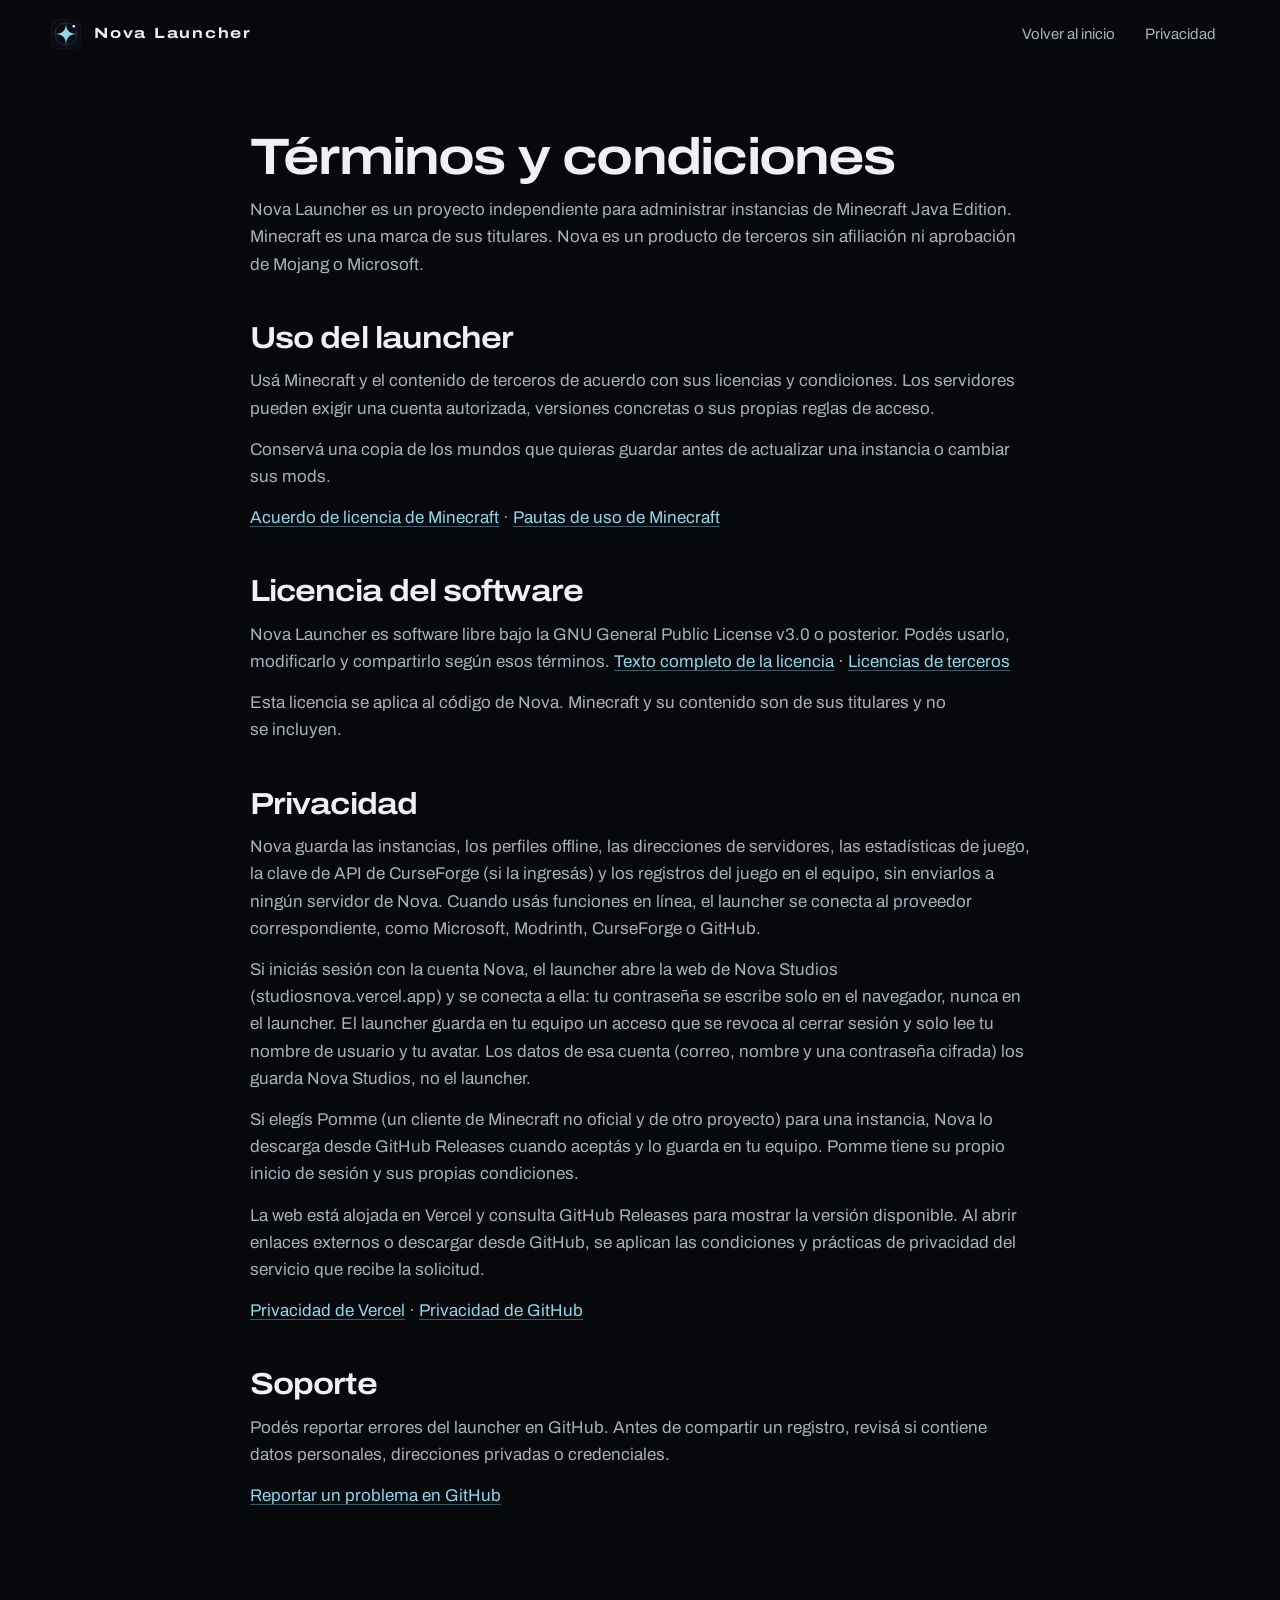
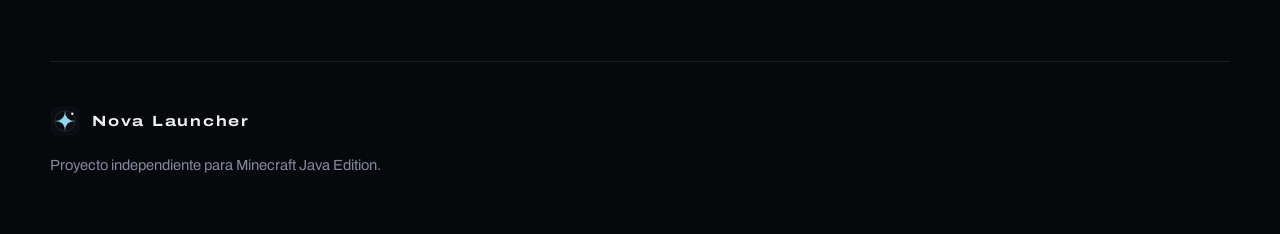
==== commit 8679d3d2: "Website: Pomme/Rust section, screenshots from 1.8.1, privacy update and fixes - New highlighted Rust" ====
--- a/docs/terminos.html
+++ b/docs/terminos.html
@@ -41,6 +41,8 @@
     <section aria-labelledby="privacidad">
       <h2 id="privacidad">Privacidad</h2>
       <p>Nova guarda las instancias, los perfiles offline, las direcciones de servidores, las estadísticas de juego, la clave de API de CurseForge (si la ingresás) y los registros del juego en el equipo, sin enviarlos a ningún servidor de Nova. Cuando usás funciones en línea, el launcher se conecta al proveedor correspondiente, como Microsoft, Modrinth, CurseForge o GitHub.</p>
+      <p>Si iniciás sesión con la cuenta Nova, el launcher abre la web de Nova Studios (studiosnova.vercel.app) y se conecta a ella: tu contraseña se escribe solo en el navegador, nunca en el launcher. El launcher guarda en tu equipo un acceso que se revoca al cerrar sesión y solo lee tu nombre de usuario y tu avatar. Los datos de esa cuenta (correo, nombre y una contraseña cifrada) los guarda Nova Studios, no el launcher.</p>
+      <p>Si elegís Pomme (un cliente de Minecraft no oficial y de otro proyecto) para una instancia, Nova lo descarga desde GitHub Releases cuando aceptás y lo guarda en tu equipo. Pomme tiene su propio inicio de sesión y sus propias condiciones.</p>
       <p>La web está alojada en Vercel y consulta GitHub Releases para mostrar la versión disponible. Al abrir enlaces externos o descargar desde GitHub, se aplican las condiciones y prácticas de privacidad del servicio que recibe la solicitud.</p>
       <p><a href="https://vercel.com/legal/privacy-policy">Privacidad de Vercel</a> · <a href="https://docs.github.com/en/site-policy/privacy-policies/github-general-privacy-statement">Privacidad de GitHub</a></p>
     </section>
--- a/docs/estilos.css
+++ b/docs/estilos.css
@@ -47,6 +47,9 @@
 .curve path { fill: none; stroke: var(--accent); stroke-width: 1.6; vector-effect: non-scaling-stroke; stroke-linejoin: round; opacity: 0.8; }
 .hero-grid { display: grid; grid-template-columns: minmax(0, 0.86fr) minmax(0, 1.14fr); gap: clamp(32px, 5vw, 72px); align-items: center; padding-top: 44px; }
 .badge { display: inline-flex; align-items: center; gap: 10px; min-height: 32px; padding: 0 14px; border-radius: 999px; box-shadow: inset 0 0 0 1px var(--line2); color: var(--ink2); font-size: 0.82rem; }
+.badge-row { display: flex; flex-wrap: wrap; gap: 10px; }
+.badge-link { text-decoration: none; color: var(--accent); box-shadow: inset 0 0 0 1px rgba(143, 214, 232, 0.4); transition: background-color 200ms ease; }
+.badge-link:hover { color: var(--accent-hover); background: var(--accent-dim); }
 .badge span { width: 8px; height: 8px; border-radius: 50%; background: var(--accent); }
 .badge b { font-family: var(--mono); font-weight: 500; font-size: 0.78rem; color: var(--ink); }
 h1 { margin-top: 24px; font-size: clamp(2.6rem, 5.6vw, 4.5rem); line-height: 0.98; letter-spacing: -0.035em; font-weight: 650; font-variation-settings: "wdth" 120; }
@@ -73,7 +76,7 @@
 
 /* Resumen */
 .strip { margin-top: -36px; }
-.strip ul { list-style: none; display: grid; grid-template-columns: repeat(3, 1fr); border-radius: var(--radius); background: var(--bg2); box-shadow: inset 0 0 0 1px var(--line); overflow: hidden; }
+.strip ul { list-style: none; display: grid; grid-template-columns: repeat(4, 1fr); border-radius: var(--radius); background: var(--bg2); box-shadow: inset 0 0 0 1px var(--line); overflow: hidden; }
 .strip li { padding: 22px 26px; display: flex; flex-direction: column; gap: 3px; }
 .strip li + li { border-left: 1px solid var(--line); }
 .strip b { font-weight: 600; font-variation-settings: "wdth" 108; letter-spacing: -0.01em; }
@@ -102,6 +105,9 @@
 .checks li { padding-left: 24px; position: relative; }
 .checks li::before { content: ""; position: absolute; left: 2px; top: 0.62em; width: 9px; height: 9px; border-radius: 50%; background: var(--accent); }
 .import .shot { max-width: 540px; justify-self: end; }
+.rust .shots { display: grid; gap: 20px; justify-items: end; }
+.rust .shot { max-width: none; width: 100%; }
+.rust .shot.small { max-width: 340px; }
 
 .showcase { margin-top: clamp(36px, 5vw, 64px); display: grid; gap: clamp(56px, 8vw, 104px); }
 .row { display: grid; grid-template-columns: minmax(0, 0.8fr) minmax(0, 1.2fr); gap: clamp(28px, 5vw, 64px); align-items: center; }
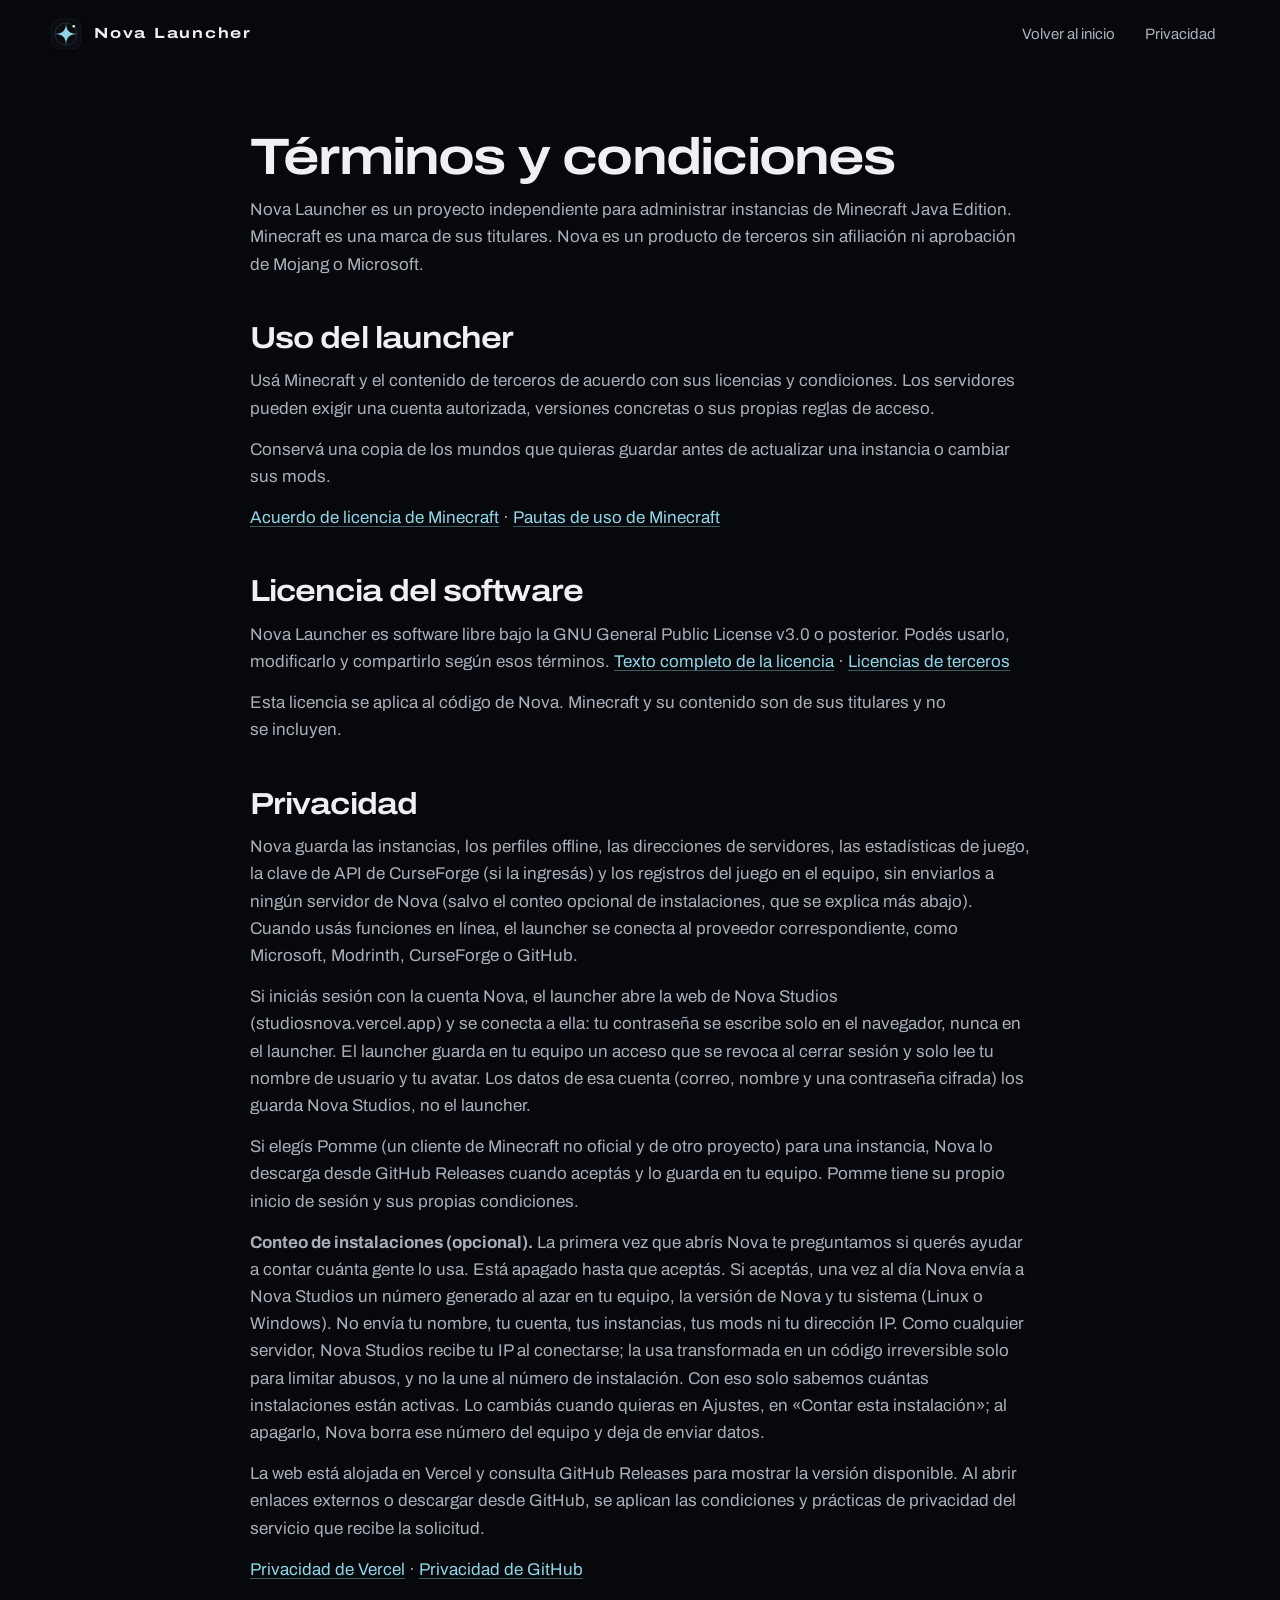
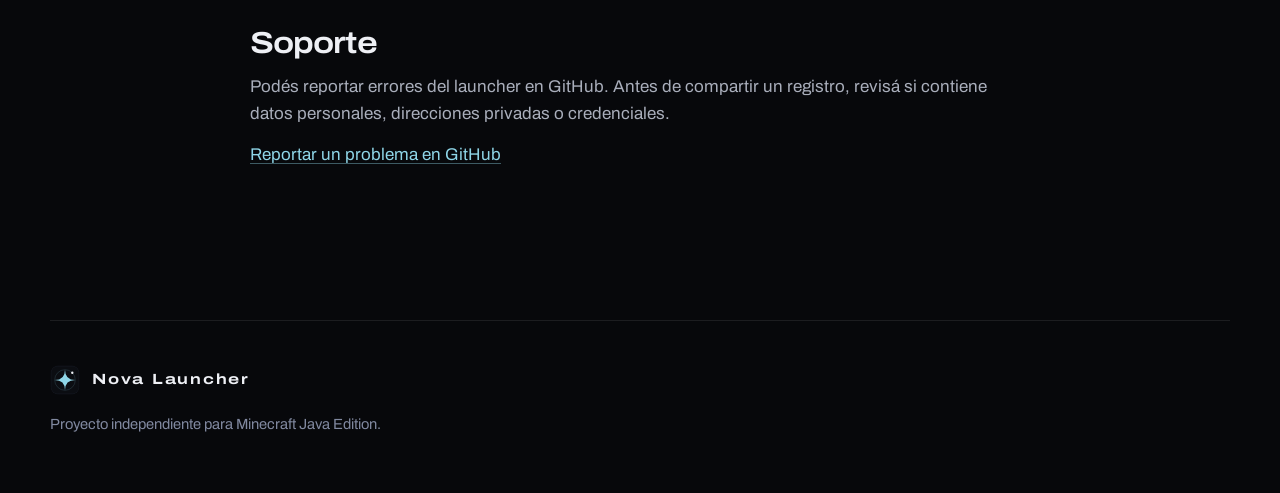
==== commit d68c7d7c: "Website: explain the optional install count in the privacy section Co-Authored-By: Claude Sonnet 5.5" ====
--- a/docs/terminos.html
+++ b/docs/terminos.html
@@ -40,9 +40,10 @@
 
     <section aria-labelledby="privacidad">
       <h2 id="privacidad">Privacidad</h2>
-      <p>Nova guarda las instancias, los perfiles offline, las direcciones de servidores, las estadísticas de juego, la clave de API de CurseForge (si la ingresás) y los registros del juego en el equipo, sin enviarlos a ningún servidor de Nova. Cuando usás funciones en línea, el launcher se conecta al proveedor correspondiente, como Microsoft, Modrinth, CurseForge o GitHub.</p>
+      <p>Nova guarda las instancias, los perfiles offline, las direcciones de servidores, las estadísticas de juego, la clave de API de CurseForge (si la ingresás) y los registros del juego en el equipo, sin enviarlos a ningún servidor de Nova (salvo el conteo opcional de instalaciones, que se explica más abajo). Cuando usás funciones en línea, el launcher se conecta al proveedor correspondiente, como Microsoft, Modrinth, CurseForge o GitHub.</p>
       <p>Si iniciás sesión con la cuenta Nova, el launcher abre la web de Nova Studios (studiosnova.vercel.app) y se conecta a ella: tu contraseña se escribe solo en el navegador, nunca en el launcher. El launcher guarda en tu equipo un acceso que se revoca al cerrar sesión y solo lee tu nombre de usuario y tu avatar. Los datos de esa cuenta (correo, nombre y una contraseña cifrada) los guarda Nova Studios, no el launcher.</p>
       <p>Si elegís Pomme (un cliente de Minecraft no oficial y de otro proyecto) para una instancia, Nova lo descarga desde GitHub Releases cuando aceptás y lo guarda en tu equipo. Pomme tiene su propio inicio de sesión y sus propias condiciones.</p>
+      <p><strong>Conteo de instalaciones (opcional).</strong> La primera vez que abrís Nova te preguntamos si querés ayudar a contar cuánta gente lo usa. Está apagado hasta que aceptás. Si aceptás, una vez al día Nova envía a Nova Studios un número generado al azar en tu equipo, la versión de Nova y tu sistema (Linux o Windows). No envía tu nombre, tu cuenta, tus instancias, tus mods ni tu dirección IP. Como cualquier servidor, Nova Studios recibe tu IP al conectarse; la usa transformada en un código irreversible solo para limitar abusos, y no la une al número de instalación. Con eso solo sabemos cuántas instalaciones están activas. Lo cambiás cuando quieras en Ajustes, en «Contar esta instalación»; al apagarlo, Nova borra ese número del equipo y deja de enviar datos.</p>
       <p>La web está alojada en Vercel y consulta GitHub Releases para mostrar la versión disponible. Al abrir enlaces externos o descargar desde GitHub, se aplican las condiciones y prácticas de privacidad del servicio que recibe la solicitud.</p>
       <p><a href="https://vercel.com/legal/privacy-policy">Privacidad de Vercel</a> · <a href="https://docs.github.com/en/site-policy/privacy-policies/github-general-privacy-statement">Privacidad de GitHub</a></p>
     </section>
--- a/docs/estilos.css
+++ b/docs/estilos.css
@@ -75,7 +75,7 @@
 .shot figcaption { padding: 11px 16px; font-size: 0.82rem; color: var(--ink3); border-top: 1px solid var(--line); background: var(--bg2); }
 
 /* Resumen */
-.strip { margin-top: -36px; }
+.strip { margin-top: -36px; position: relative; z-index: 1; } /* above the hero curve it overlaps */
 .strip ul { list-style: none; display: grid; grid-template-columns: repeat(4, 1fr); border-radius: var(--radius); background: var(--bg2); box-shadow: inset 0 0 0 1px var(--line); overflow: hidden; }
 .strip li { padding: 22px 26px; display: flex; flex-direction: column; gap: 3px; }
 .strip li + li { border-left: 1px solid var(--line); }
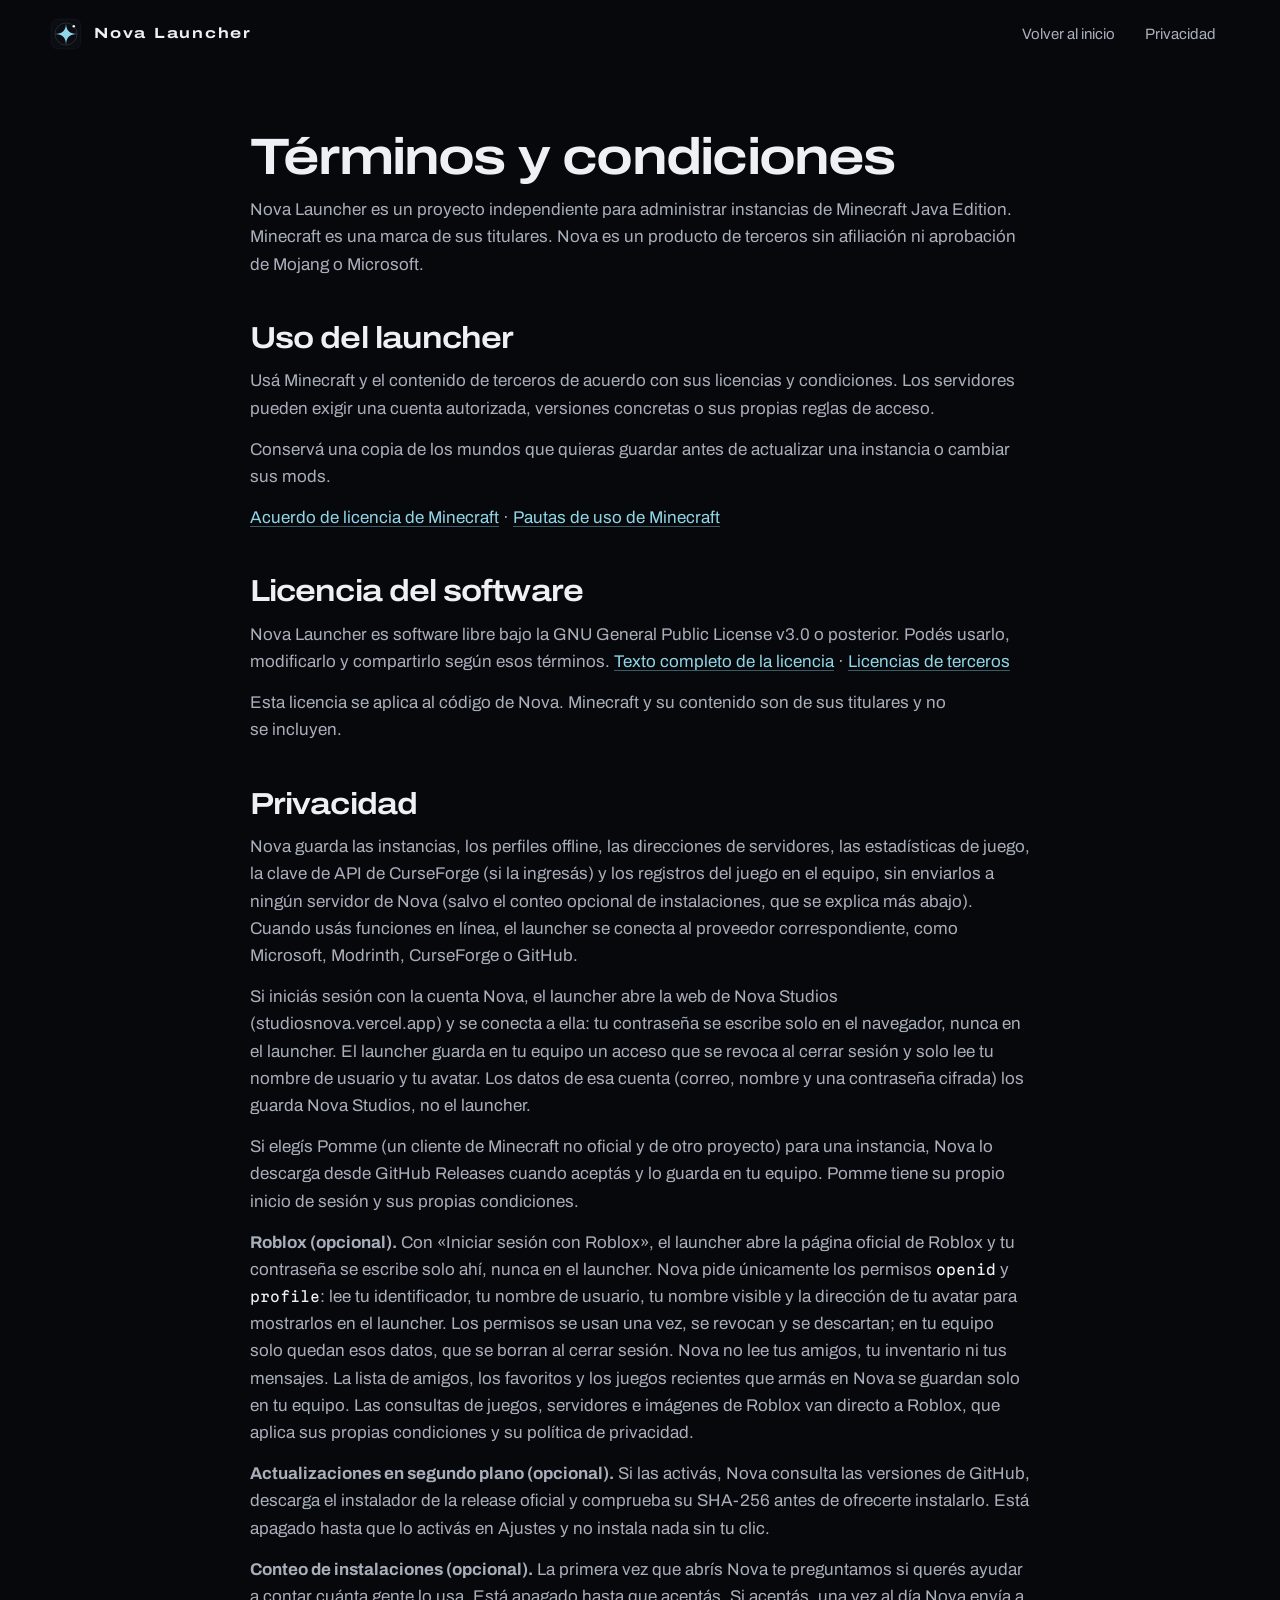
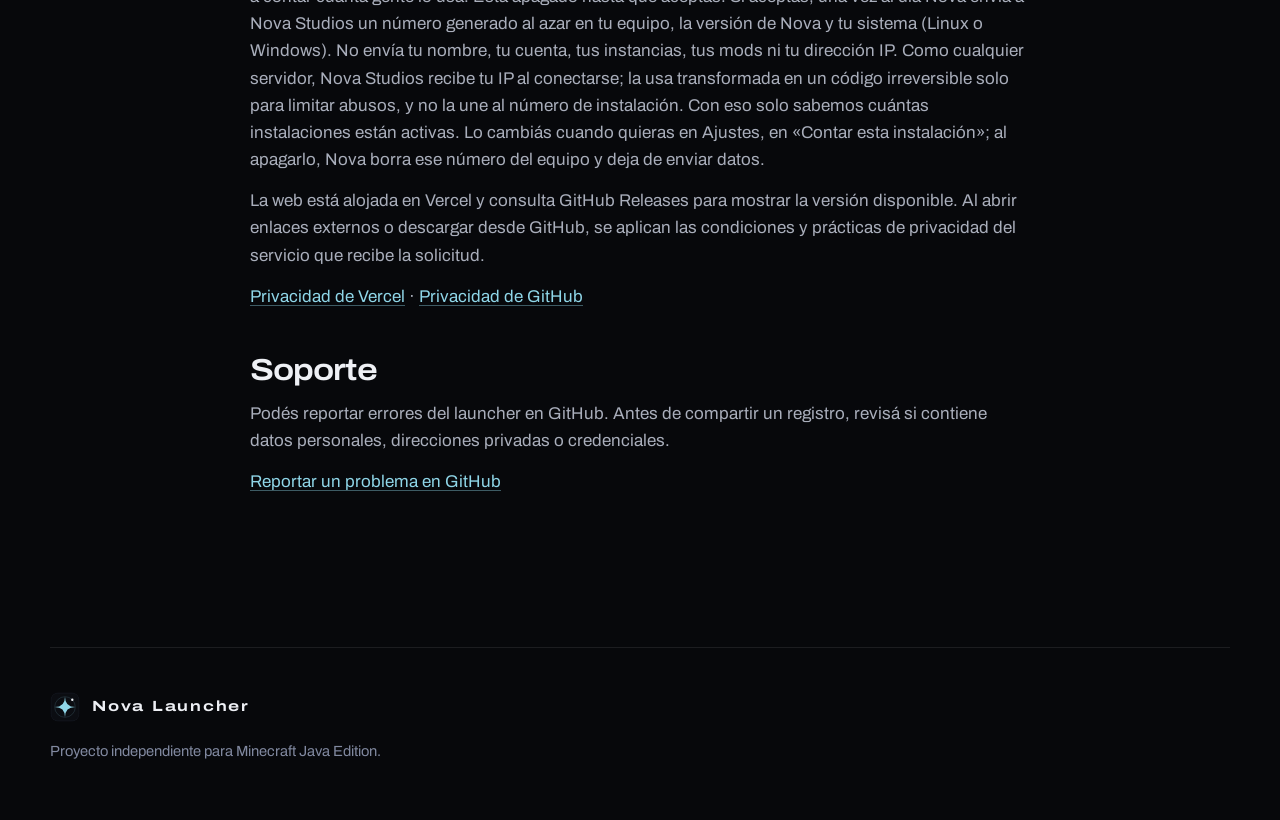
==== commit af674efb: "Website: 1.14.0, background updates and Roblox privacy text Co-Authored-By: Claude Sonnet 5.5 <norep" ====
--- a/docs/terminos.html
+++ b/docs/terminos.html
@@ -43,6 +43,8 @@
       <p>Nova guarda las instancias, los perfiles offline, las direcciones de servidores, las estadísticas de juego, la clave de API de CurseForge (si la ingresás) y los registros del juego en el equipo, sin enviarlos a ningún servidor de Nova (salvo el conteo opcional de instalaciones, que se explica más abajo). Cuando usás funciones en línea, el launcher se conecta al proveedor correspondiente, como Microsoft, Modrinth, CurseForge o GitHub.</p>
       <p>Si iniciás sesión con la cuenta Nova, el launcher abre la web de Nova Studios (studiosnova.vercel.app) y se conecta a ella: tu contraseña se escribe solo en el navegador, nunca en el launcher. El launcher guarda en tu equipo un acceso que se revoca al cerrar sesión y solo lee tu nombre de usuario y tu avatar. Los datos de esa cuenta (correo, nombre y una contraseña cifrada) los guarda Nova Studios, no el launcher.</p>
       <p>Si elegís Pomme (un cliente de Minecraft no oficial y de otro proyecto) para una instancia, Nova lo descarga desde GitHub Releases cuando aceptás y lo guarda en tu equipo. Pomme tiene su propio inicio de sesión y sus propias condiciones.</p>
+      <p><strong>Roblox (opcional).</strong> Con «Iniciar sesión con Roblox», el launcher abre la página oficial de Roblox y tu contraseña se escribe solo ahí, nunca en el launcher. Nova pide únicamente los permisos <code>openid</code> y <code>profile</code>: lee tu identificador, tu nombre de usuario, tu nombre visible y la dirección de tu avatar para mostrarlos en el launcher. Los permisos se usan una vez, se revocan y se descartan; en tu equipo solo quedan esos datos, que se borran al cerrar sesión. Nova no lee tus amigos, tu inventario ni tus mensajes. La lista de amigos, los favoritos y los juegos recientes que armás en Nova se guardan solo en tu equipo. Las consultas de juegos, servidores e imágenes de Roblox van directo a Roblox, que aplica sus propias condiciones y su política de privacidad.</p>
+      <p><strong>Actualizaciones en segundo plano (opcional).</strong> Si las activás, Nova consulta las versiones de GitHub, descarga el instalador de la release oficial y comprueba su SHA-256 antes de ofrecerte instalarlo. Está apagado hasta que lo activás en Ajustes y no instala nada sin tu clic.</p>
       <p><strong>Conteo de instalaciones (opcional).</strong> La primera vez que abrís Nova te preguntamos si querés ayudar a contar cuánta gente lo usa. Está apagado hasta que aceptás. Si aceptás, una vez al día Nova envía a Nova Studios un número generado al azar en tu equipo, la versión de Nova y tu sistema (Linux o Windows). No envía tu nombre, tu cuenta, tus instancias, tus mods ni tu dirección IP. Como cualquier servidor, Nova Studios recibe tu IP al conectarse; la usa transformada en un código irreversible solo para limitar abusos, y no la une al número de instalación. Con eso solo sabemos cuántas instalaciones están activas. Lo cambiás cuando quieras en Ajustes, en «Contar esta instalación»; al apagarlo, Nova borra ese número del equipo y deja de enviar datos.</p>
       <p>La web está alojada en Vercel y consulta GitHub Releases para mostrar la versión disponible. Al abrir enlaces externos o descargar desde GitHub, se aplican las condiciones y prácticas de privacidad del servicio que recibe la solicitud.</p>
       <p><a href="https://vercel.com/legal/privacy-policy">Privacidad de Vercel</a> · <a href="https://docs.github.com/en/site-policy/privacy-policies/github-general-privacy-statement">Privacidad de GitHub</a></p>
--- a/docs/estilos.css
+++ b/docs/estilos.css
@@ -105,6 +105,11 @@
 .checks li { padding-left: 24px; position: relative; }
 .checks li::before { content: ""; position: absolute; left: 2px; top: 0.62em; width: 9px; height: 9px; border-radius: 50%; background: var(--accent); }
 .import .shot { max-width: 540px; justify-self: end; }
+.lead { margin-top: 22px; color: var(--ink2); max-width: 44em; text-wrap: pretty; }
+.shot.narrow { max-width: 420px; justify-self: center; }
+.import .shots { display: grid; gap: 20px; justify-items: end; }
+.import .shots .shot { max-width: none; width: 100%; }
+.import .shots .shot.narrow { max-width: 420px; justify-self: end; }
 .rust .shots { display: grid; gap: 20px; justify-items: end; }
 .rust .shot { max-width: none; width: 100%; }
 .rust .shot.small { max-width: 340px; }
